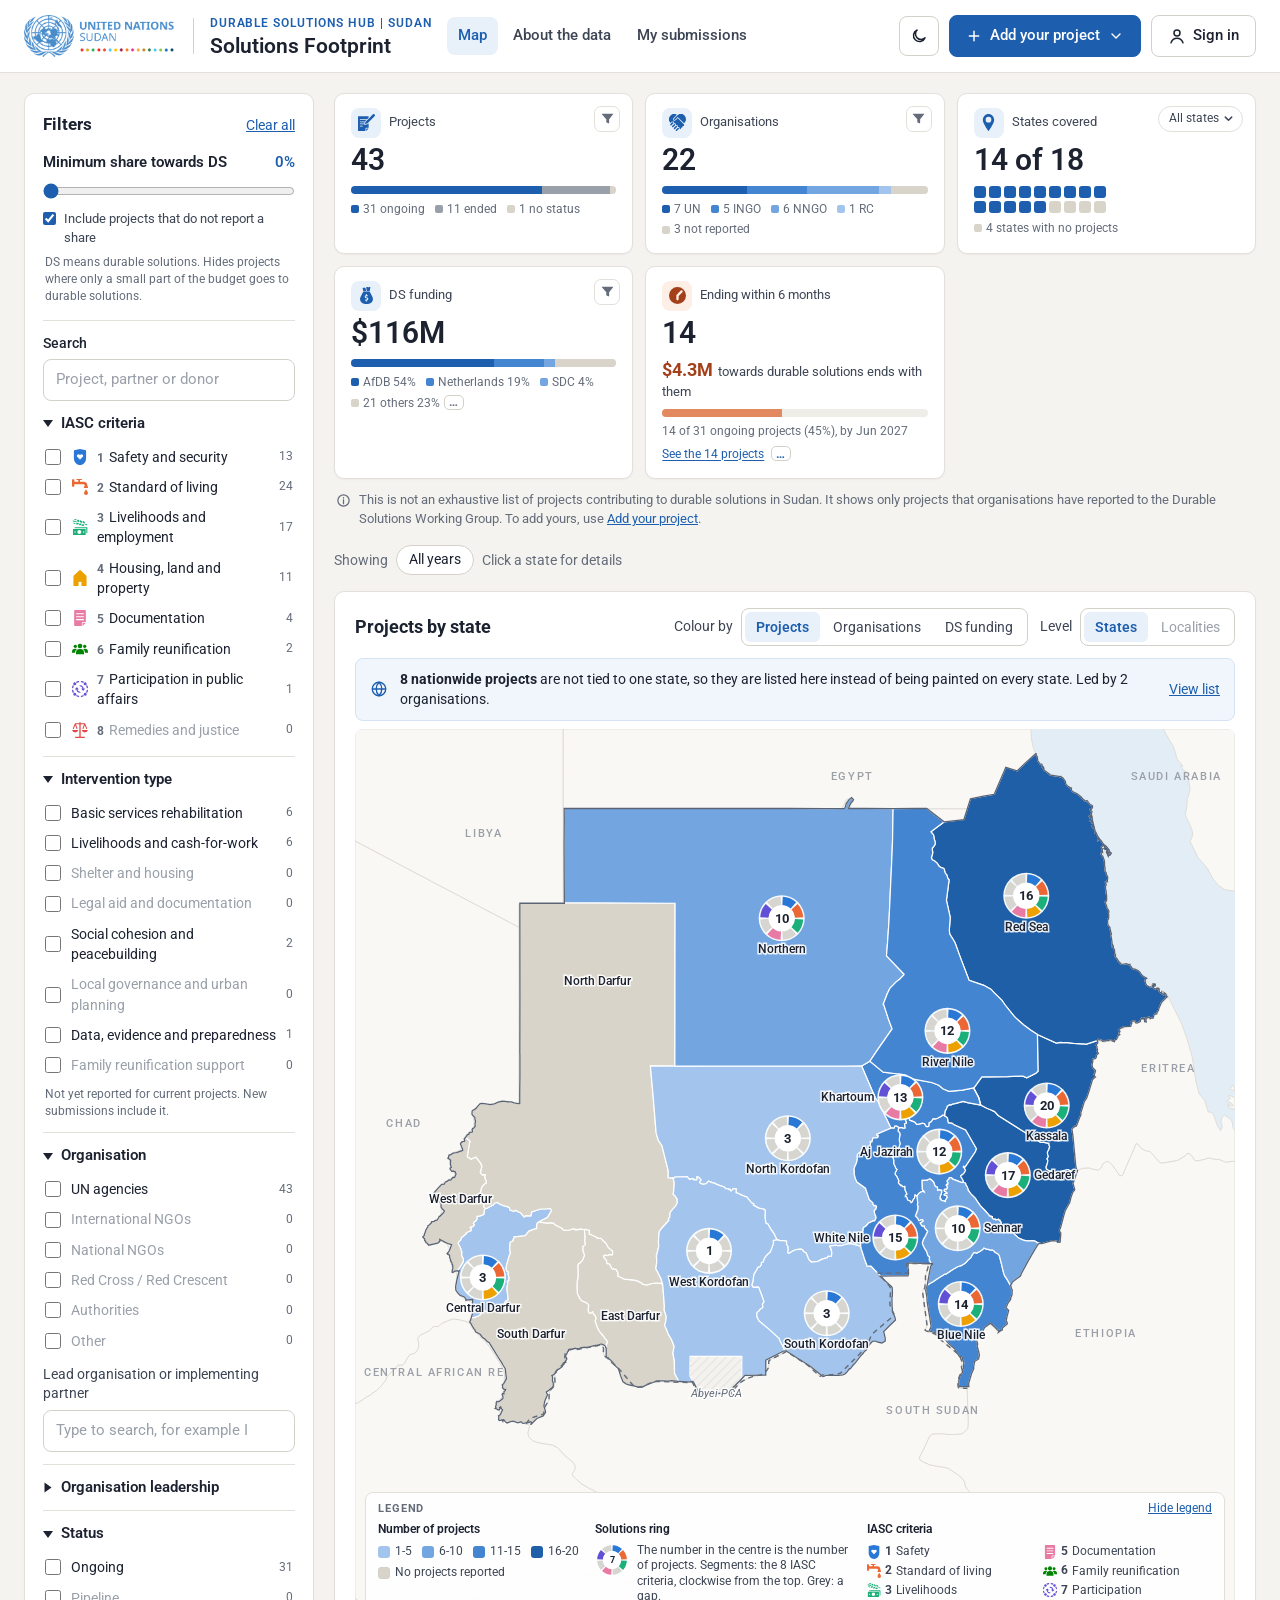
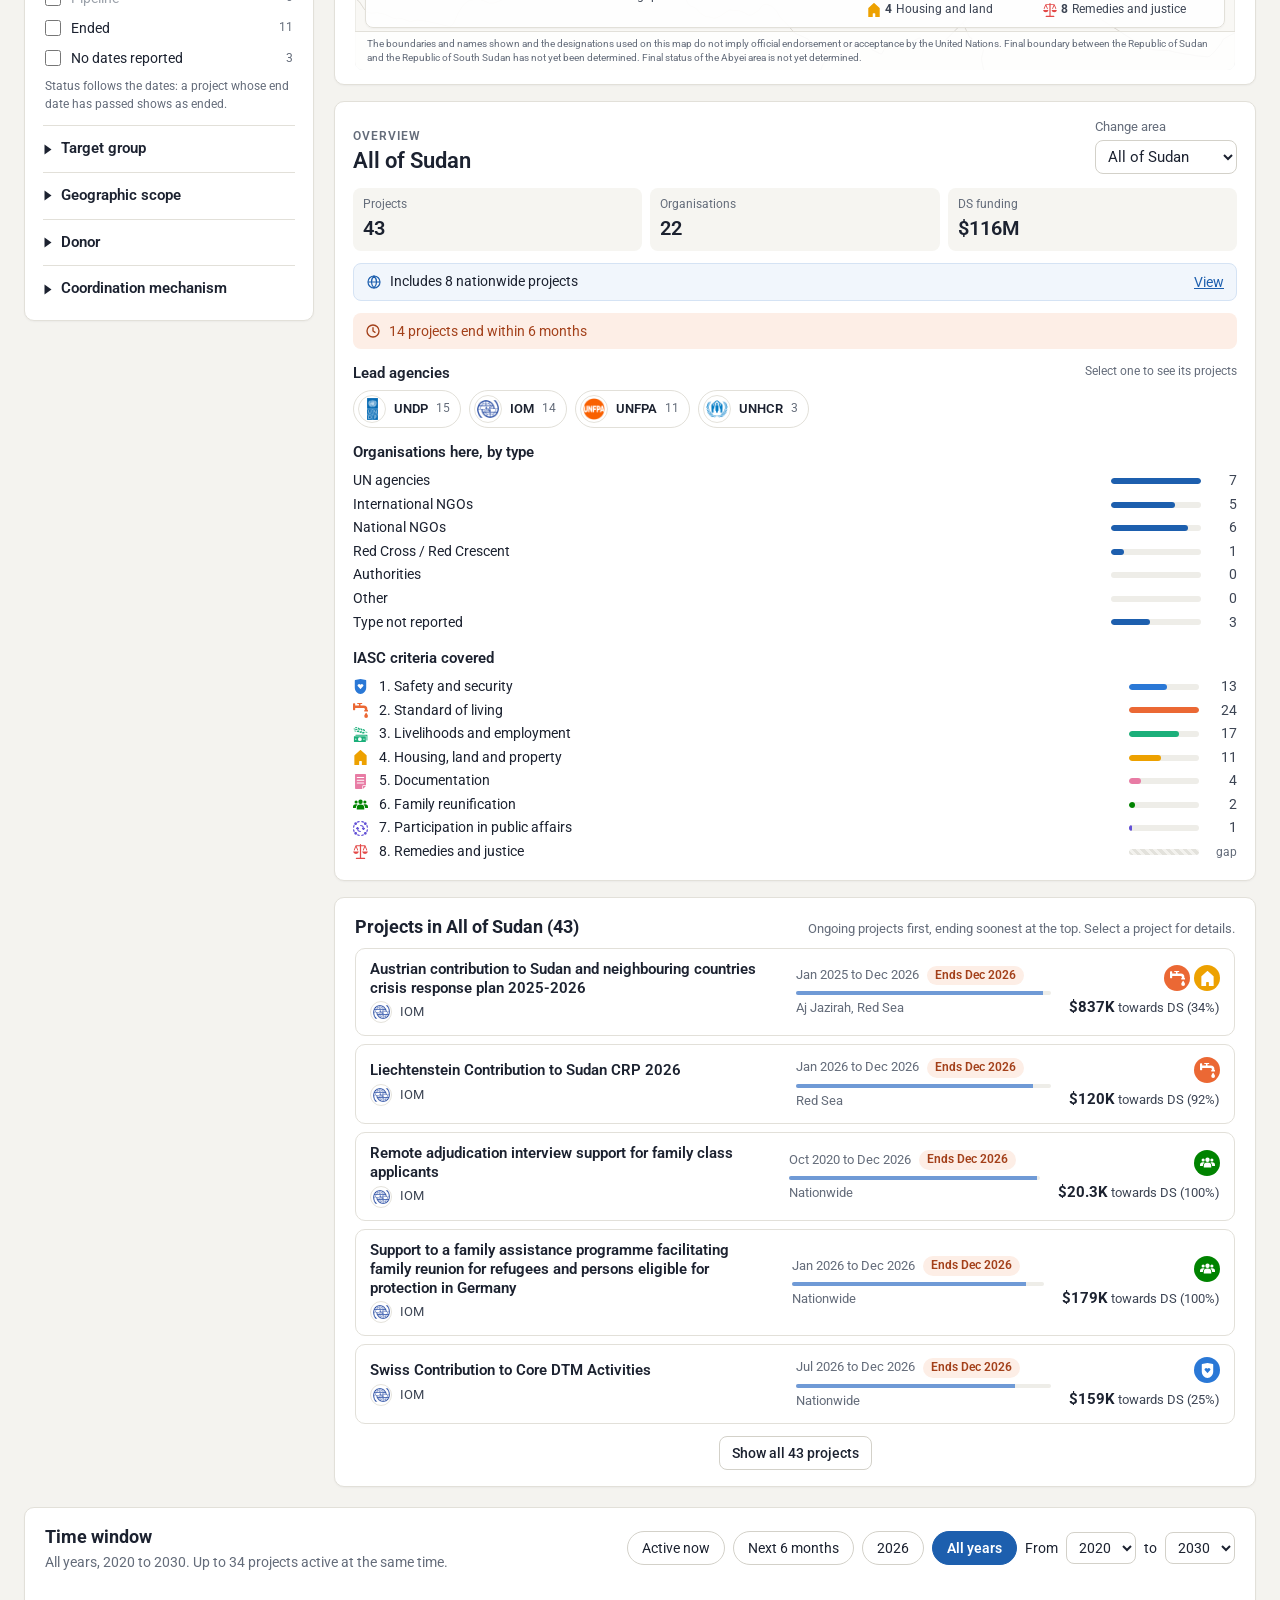
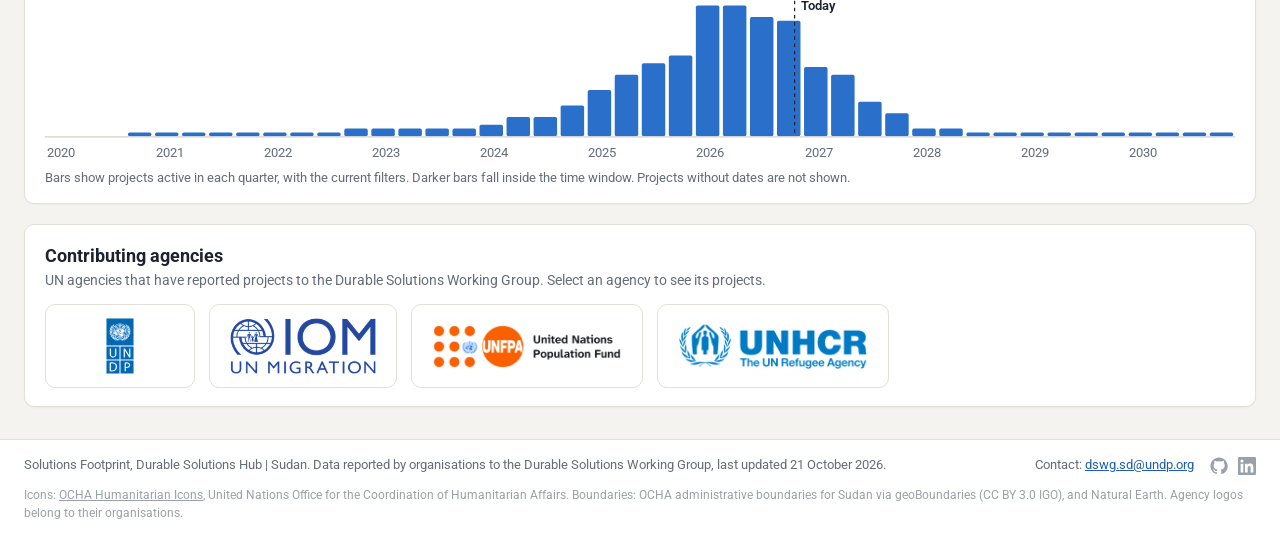
==== sudan/mapping/index.html @ cd61dfd5 "Turn off printing on all pages" ====
<!doctype html>
<html lang="en">
<head>
  <meta charset="utf-8">
  <meta name="viewport" content="width=device-width, initial-scale=1">
  <title>Solutions Footprint | Durable Solutions Hub | Sudan</title>
  <meta name="description" content="A public map of projects that contribute to durable solutions in Sudan, against the eight IASC criteria, reported to the Durable Solutions Working Group.">
  <script>try{var t=localStorage.getItem("sf-theme")}catch(e){}document.documentElement.dataset.theme=t||(matchMedia("(prefers-color-scheme: dark)").matches?"dark":"light");</script>
  <link rel="preconnect" href="https://fonts.googleapis.com">
  <link rel="preconnect" href="https://fonts.gstatic.com" crossorigin>
  <link href="https://fonts.googleapis.com/css2?family=Roboto:wght@400;500;700&display=swap" rel="stylesheet">
  <link rel="stylesheet" href="assets/css/style.css?v=20261024c">
  <link rel="icon" href="assets/img/favicon.svg" type="image/svg+xml">
</head>
<body>
  <header id="site-header"></header>

  <main class="page" id="main">
    <!-- Filters -->
    <aside class="card filters" aria-label="Filters">
      <div class="filters-head">
        <h2>Filters</h2>
        <button type="button" class="link-btn" id="clear-all">Clear all</button>
      </div>
      <div class="filter-block">
        <div class="share-row"><label for="f-share">Minimum share towards DS</label><output id="f-share-out" for="f-share">0%</output></div>
        <input type="range" id="f-share" min="0" max="100" step="5" value="0" aria-describedby="f-share-note">
        <label class="check-line"><input type="checkbox" id="f-share-unreported" checked> Include projects that do not report a share</label>
        <p class="group-note" id="f-share-note">DS means durable solutions. Hides projects where only a small part of the budget goes to durable solutions.</p>
      </div>
      <label class="field-label" for="f-search">Search</label>
      <input class="input" id="f-search" type="search" placeholder="Project, partner or donor" autocomplete="off">
      <div id="filter-groups"></div>
    </aside>

    <div class="content">
      <section class="kpis" id="kpis" aria-label="Summary figures"></section>
      <p class="note-line" id="not-exhaustive"></p>

      <div class="showing-row">
        <div class="showing" id="showing" aria-live="polite"></div>
      </div>

      <div class="map-row">
        <div class="map-col">
        <section class="card map-card" aria-labelledby="map-title">
          <div class="map-toolbar">
            <h2 id="map-title">Projects by state</h2>
            <div class="tool">
              <span class="toolbar-label" id="colour-label">Colour by</span>
              <div class="seg" role="group" aria-labelledby="colour-label" id="colour-by">
                <button type="button" data-v="projects" aria-pressed="true">Projects</button>
                <button type="button" data-v="orgs" aria-pressed="false">Organisations</button>
                <button type="button" data-v="funding" aria-pressed="false">DS funding</button>
              </div>
            </div>
            <div class="tool">
              <span class="toolbar-label" id="level-label">Level</span>
              <div class="seg" role="group" aria-labelledby="level-label">
                <button type="button" aria-pressed="true">States</button>
                <button type="button" disabled title="Available once projects report their localities">Localities</button>
              </div>
            </div>
          </div>

          <div class="nationwide-band" id="nationwide-band"></div>

          <div class="map-wrap" id="map-wrap">
            <button type="button" class="btn btn-sm map-back" id="map-back" hidden></button>
            <svg class="map-svg" id="map" role="group" aria-label="Map of Sudan by state"></svg>
            <div class="map-tip" id="map-tip" hidden></div>
            <div class="map-legend" id="map-legend">
              <div class="legend-top">
                <span class="legend-head">Legend</span>
                <button type="button" class="link-btn" id="legend-toggle" aria-expanded="true" aria-controls="legend-body">Hide legend</button>
              </div>
              <div id="legend-body">
                <div class="legend-row">
                  <span class="legend-title" id="legend-title">Number of projects</span>
                  <span class="legend-bins" id="legend-bins"></span>
                </div>
                <div class="legend-row">
                  <span class="legend-title">Solutions ring</span>
                  <span class="legend-ring">
                    <svg viewBox="-24 -24 48 48" width="34" height="34" id="ring-sample" class="ring-svg" aria-hidden="true"></svg>
                    <span>The number in the centre is the number of projects. Segments: the 8 IASC criteria, clockwise from the top. Grey: a gap.</span>
                  </span>
                </div>
                <div class="legend-row">
                  <span class="legend-title">IASC criteria</span>
                  <span class="crit-keys" id="crit-keys"></span>
                </div>
              </div>
            </div>
            <div class="map-disclaimer" id="map-disclaimer">The boundaries and names shown and the designations used on this map do not imply official endorsement or acceptance by the United Nations. Final boundary between the Republic of Sudan and the Republic of South Sudan has not yet been determined. Final status of the Abyei area is not yet determined.</div>
          </div>

        </section>

        </div>

        <aside class="card state-panel" id="state-panel" aria-live="polite" aria-label="Selected area"></aside>
      </div>

      <section class="card list-card" aria-labelledby="list-title">
        <div class="list-head"><h2 id="list-title">Projects</h2><small>Ongoing projects first, ending soonest at the top. Select a project for details.</small></div>
        <div id="proj-list"></div>
      </section>

    </div>

    <section class="card time-card full-row" aria-labelledby="time-title">
      <div class="time-head">
        <div>
          <h2 id="time-title">Time window</h2>
          <p id="time-sub"></p>
        </div>
        <div class="time-controls" role="group" aria-label="Time window">
          <button type="button" class="pill" data-t="now" aria-pressed="false">Active now</button>
          <button type="button" class="pill" data-t="next6" aria-pressed="false">Next 6 months</button>
          <button type="button" class="pill" data-t="year" aria-pressed="false" id="t-year"></button>
          <button type="button" class="pill" data-t="all" aria-pressed="true">All years</button>
          <label for="t-from">From</label>
          <select id="t-from"></select>
          <label for="t-to">to</label>
          <select id="t-to"></select>
          <button type="button" class="link-btn clear-link" id="t-clear" hidden>Clear all</button>
        </div>
      </div>
      <svg class="time-chart" id="time-chart" role="img" aria-label="Projects active in each quarter"></svg>
      <p class="time-note">Bars show projects active in each quarter, with the current filters. Darker bars fall inside the time window. Projects without dates are not shown.</p>
    </section>

    <section class="card agencies-card full-row" aria-labelledby="agencies-title">
      <div class="agencies-head">
        <div>
          <h2 id="agencies-title">Contributing agencies</h2>
          <p>UN agencies that have reported projects to the Durable Solutions Working Group. Select an agency to see its projects.</p>
        </div>
      </div>
      <div class="logo-strip" id="logo-strip"></div>
    </section>
  </main>

  <dialog class="modal" id="detail" aria-labelledby="detail-title"></dialog>
  <dialog class="modal" id="agency" aria-labelledby="agency-title"></dialog>
  <dialog class="modal modal-donors" id="donors" aria-labelledby="donors-title"></dialog>

  <footer id="site-footer"></footer>

  <script src="assets/js/common.js?v=20261024c"></script>
  <script src="assets/js/icons.js?v=20261024c"></script>
  <script src="assets/js/render.js?v=20261024c"></script>
  <script src="assets/js/app.js?v=20261024c"></script>
</body>
</html>
---- sudan/mapping/assets/css/style.css ----
/* Solutions Footprint | Durable Solutions Hub | Sudan */
:root {
  color-scheme: light;
  --bg: #f4f3ef;
  --panel: #ffffff;
  --panel-2: #f6f5f1;
  --track: #eeede8;
  --ink: #1c2230;
  --ink-2: #3d4554;
  --muted: #646c7a;
  --faint: #9aa0a9;
  --line: #e2e0d9;
  --line-2: #d3d1c9;
  --brand: #1d5fae;
  --brand-dark: #164b8b;
  --brand-tint: #e8f0fa;
  --brand-tint-2: #f1f6fc;
  --brand-line: #d5e3f4;
  --on-brand: #ffffff;
  --warn-bg: #fdeee6;
  --warn-ink: #a3401a;
  --pipe-bg: #f1ecfb;
  --pipe-ink: #5541b5;
  --err: #b3261e;
  --err-bg: #fdf1f0;
  --err-line: #f0c1bd;
  --gap: #d6d5cf;
  --hatch-a: #e3e2dc;
  --hatch-b: #f3f2ee;
  --input-bg: #ffffff;
  --shadow: 0 1px 2px rgba(20, 30, 50, 0.04);
  --shadow-lg: 0 20px 60px rgba(10, 20, 40, 0.28);
  /* map */
  --map-water: #e3edf5;
  --map-land: #f9f8f5;
  --map-land-stroke: #dddad2;
  --map-country-label: #9a9fa8;
  --map-none: #d8d4ca;
  --map-stroke: #ffffff;
  --map-outline: #5b6474;
  --map-label: #1c2230;
  --map-halo: rgba(255, 255, 255, 0.88);
  --map-select: #000000;
  --ring-bg: #ffffff;
  --chip-bg: #ffffff;
  --radius: 10px;
  --font: "Roboto", system-ui, -apple-system, "Segoe UI", Roboto, Arial, sans-serif;
}
:root[data-theme="dark"] {
  color-scheme: dark;
  --bg: #12161d;
  --panel: #1b2029;
  --panel-2: #232934;
  --track: #2c3340;
  --ink: #e8ebf0;
  --ink-2: #c3c9d3;
  --muted: #98a0ad;
  --faint: #6c7480;
  --line: #2d3440;
  --line-2: #3a4250;
  --brand: #6ea6ec;
  --brand-dark: #8db9f1;
  --brand-tint: #1f3150;
  --brand-tint-2: #1a2638;
  --brand-line: #2a4166;
  --on-brand: #0d1522;
  --warn-bg: #3a2418;
  --warn-ink: #f2a77f;
  --pipe-bg: #2a2546;
  --pipe-ink: #b7a9f5;
  --err: #ff8a80;
  --err-bg: #3a1f1f;
  --err-line: #6b2f2b;
  --gap: #4a505b;
  --hatch-a: #39404c;
  --hatch-b: #262c36;
  --input-bg: #161b23;
  --shadow: 0 1px 2px rgba(0, 0, 0, 0.3);
  --shadow-lg: 0 20px 60px rgba(0, 0, 0, 0.6);
  --map-water: #121c28;
  --map-land: #161a21;
  --map-land-stroke: #262c35;
  --map-country-label: #6c7480;
  --map-none: #3d434e;
  --map-stroke: #12161d;
  --map-outline: #9aa0a9;
  --map-label: #e8ebf0;
  --map-halo: rgba(18, 22, 29, 0.9);
  --map-select: #ffffff;
  --ring-bg: #1b2029;
  --chip-bg: #ffffff;
}

* { box-sizing: border-box; }
html { -webkit-text-size-adjust: 100%; }
body { margin: 0; background: var(--bg); color: var(--ink); font: 15px/1.45 var(--font); }
a { color: var(--brand); }
a:hover { color: var(--brand-dark); }
button, input, select, textarea { font: inherit; color: inherit; }
:focus-visible { outline: 2px solid var(--brand); outline-offset: 2px; }
.sr-only { position: absolute; width: 1px; height: 1px; overflow: hidden; clip: rect(0 0 0 0); white-space: nowrap; }
[hidden] { display: none !important; }
svg.ico { width: 1em; height: 1em; display: inline-block; vertical-align: -0.15em; flex: none; }

/* ---------- Header ---------- */
.site-header { background: var(--panel); border-bottom: 1px solid var(--line); }
.header-inner { max-width: 1480px; margin: 0 auto; padding: 12px 24px; display: flex; align-items: center; gap: 16px; flex-wrap: wrap; }
.brand { display: flex; align-items: center; gap: 16px; text-decoration: none; color: inherit; }
.brand-logo { height: 42px; width: auto; display: block; border-radius: 4px; }
:root[data-theme="dark"] .brand-logo { background: #fff; padding: 3px 6px; }
.brand-divider { width: 1px; height: 36px; background: var(--line-2); }
.brand-kicker { font-size: 12px; letter-spacing: 0.08em; font-weight: 600; color: var(--brand); text-transform: uppercase; }
.brand-title { font-size: 21px; font-weight: 600; line-height: 1.15; }
.main-nav { display: flex; gap: 4px; }
.main-nav a { padding: 8px 11px; border-radius: 8px; text-decoration: none; color: var(--ink-2); font-weight: 500; }
.main-nav a:hover { background: var(--bg); color: var(--ink); }
.main-nav a[aria-current="page"] { background: var(--brand-tint); color: var(--brand); }
.header-actions { margin-left: auto; display: flex; gap: 10px; align-items: center; }

.btn {
  display: inline-flex; align-items: center; gap: 8px; padding: 9px 16px; border-radius: 8px;
  border: 1px solid var(--line-2); background: var(--panel); color: var(--ink); font-weight: 500;
  cursor: pointer; text-decoration: none; white-space: nowrap;
}
.btn:hover { border-color: var(--muted); color: var(--ink); }
.btn-primary { background: var(--brand); border-color: var(--brand); color: var(--on-brand); }
.btn-primary:hover { background: var(--brand-dark); border-color: var(--brand-dark); color: var(--on-brand); }
.btn svg { width: 16px; height: 16px; flex: none; }
.btn-sm { padding: 6px 12px; font-size: 14px; }
.icon-toggle { width: 40px; height: 40px; padding: 0; justify-content: center; }
.icon-toggle svg { width: 18px; height: 18px; }
.link-btn { background: none; border: 0; padding: 0; color: var(--brand); text-decoration: underline; cursor: pointer; font-size: 14px; }

.dropdown { position: relative; }
.dropdown-menu {
  position: absolute; right: 0; top: calc(100% + 6px); z-index: 40; background: var(--panel);
  border: 1px solid var(--line); border-radius: 10px; box-shadow: 0 12px 32px rgba(20, 30, 50, 0.18);
  padding: 6px; width: 300px;
}
.menu-item {
  display: grid; grid-template-columns: 34px 1fr; gap: 10px; align-items: start; width: 100%; text-align: left;
  padding: 10px; border: 0; background: none; border-radius: 8px; cursor: pointer; text-decoration: none; color: var(--ink);
}
.menu-item:hover, .menu-item:focus-visible { background: var(--bg); color: var(--ink); }
.menu-item .mi-ico { width: 34px; height: 34px; border-radius: 8px; background: var(--brand-tint); color: var(--brand); display: grid; place-items: center; }
.menu-item .mi-ico svg { width: 18px; height: 18px; }
.menu-item b { display: block; font-weight: 600; font-size: 14.5px; }
.menu-item small { display: block; color: var(--muted); font-size: 12.5px; line-height: 1.35; margin-top: 2px; }

/* ---------- Layout ---------- */
.page { max-width: 1480px; margin: 0 auto; padding: 20px 24px 32px; display: grid; grid-template-columns: 290px minmax(0, 1fr); gap: 20px; align-items: start; }
.content { display: grid; gap: 16px; min-width: 0; }
.card { background: var(--panel); border: 1px solid var(--line); border-radius: var(--radius); box-shadow: var(--shadow); }

/* ---------- Filters ---------- */
.filters { padding: 18px 18px 8px; }
.filters-head { display: flex; justify-content: space-between; align-items: baseline; margin-bottom: 12px; }
.filters-head h2 { font-size: 17px; margin: 0; }
.field-label { display: block; font-size: 14px; font-weight: 500; margin: 0 0 6px; }
.input { width: 100%; padding: 9px 12px; border: 1px solid var(--line-2); border-radius: 8px; background: var(--input-bg); }
.input::placeholder { color: var(--faint); }
.filter-block { border-bottom: 1px solid var(--line); padding: 4px 0 14px; margin-bottom: 12px; }
.filter-group { border-top: 1px solid var(--line); padding: 12px 0; }
.filter-group:first-of-type { border-top: 0; }
.filter-group > summary { list-style: none; cursor: pointer; font-weight: 600; font-size: 15px; display: flex; align-items: center; gap: 8px; }
.filter-group > summary::-webkit-details-marker { display: none; }
.filter-group > summary::before {
  content: ""; width: 0; height: 0; border-left: 5px solid transparent; border-right: 5px solid transparent;
  border-top: 7px solid var(--ink); transform: rotate(-90deg); transition: transform 0.15s;
}
.filter-group[open] > summary::before { transform: rotate(0deg); }
.filter-group .options { margin-top: 8px; display: grid; gap: 2px; }
.opt { display: grid; grid-template-columns: 18px auto 1fr auto; align-items: center; gap: 8px; padding: 4px 2px; font-size: 14px; cursor: pointer; border-radius: 6px; }
.opt:hover { background: var(--bg); }
.opt input { margin: 0; width: 16px; height: 16px; accent-color: var(--brand); }
.opt .sw { width: 18px; height: 18px; display: grid; place-items: center; }
.opt .sw svg { width: 16px; height: 16px; }
.opt .cn { font-size: 11.5px; font-weight: 700; color: var(--muted); margin-right: 5px; }
.opt .num { font-size: 12px; color: var(--muted); font-variant-numeric: tabular-nums; }
.opt.no-sw { grid-template-columns: 18px 1fr auto; }
.opt.is-empty { color: var(--faint); }
.group-note { font-size: 12px; color: var(--muted); margin: 6px 2px 0; }
.share-row { display: flex; justify-content: space-between; align-items: baseline; gap: 10px; font-weight: 600; font-size: 14.5px; }
.share-row label { white-space: nowrap; }
.share-row output { color: var(--brand); font-variant-numeric: tabular-nums; }
input[type="range"] { width: 100%; accent-color: var(--brand); margin: 10px 0 4px; }
.check-line { display: flex; gap: 8px; align-items: flex-start; font-size: 13px; color: var(--ink-2); cursor: pointer; margin-top: 4px; }
.check-line input { margin: 2px 0 0; accent-color: var(--brand); }

/* ---------- KPIs ---------- */
.kpis { display: grid; grid-template-columns: repeat(5, minmax(0, 1fr)); gap: 12px; }
.kpi { padding: 14px 16px; min-width: 0; overflow: hidden; }
.kpi-label { font-size: 13px; color: var(--ink-2); display: flex; align-items: center; gap: 8px; }
.kpi-ico { width: 30px; height: 30px; border-radius: 8px; display: grid; place-items: center; background: var(--brand-tint); color: var(--brand); flex: none; }
.kpi-ico svg { width: 17px; height: 17px; }
.kpi-ico.warn { background: var(--warn-bg); color: var(--warn-ink); }
.kpi-value { font-size: 30px; font-weight: 600; line-height: 1.2; margin: 4px 0 2px; font-variant-numeric: tabular-nums; }
.kpi-sub { font-size: 12.5px; color: var(--muted); }
.note-line { display: flex; gap: 8px; align-items: flex-start; font-size: 13px; color: var(--muted); margin: -4px 2px 0; }
.note-line svg { width: 15px; height: 15px; flex: none; margin-top: 2px; }

.showing-row { display: flex; flex-wrap: wrap; justify-content: space-between; align-items: center; gap: 10px; }
.showing { display: flex; flex-wrap: wrap; align-items: center; gap: 8px; font-size: 14px; color: var(--muted); }
.tag { display: inline-flex; align-items: center; gap: 6px; padding: 4px 6px 4px 12px; border-radius: 999px; border: 1px solid var(--line-2); background: var(--panel); color: var(--ink); font-size: 13.5px; }
.tag button { border: 0; background: none; cursor: pointer; width: 22px; height: 22px; border-radius: 50%; display: inline-grid; place-items: center; color: var(--muted); font-size: 16px; line-height: 1; }
.tag button:hover { background: var(--bg); color: var(--ink); }

/* ---------- Map + state panel ---------- */
.map-row { display: grid; grid-template-columns: minmax(0, 1fr) 330px; gap: 16px; align-items: start; }
.map-card { padding: 16px 20px 14px; min-width: 0; }
.map-toolbar { display: flex; align-items: center; gap: 12px; flex-wrap: wrap; margin-bottom: 12px; }
.map-toolbar h2 { font-size: 18px; margin: 0 auto 0 0; white-space: nowrap; }
.tool { display: inline-flex; align-items: center; gap: 8px; }
.toolbar-label { font-size: 13.5px; color: var(--ink-2); }
.seg { display: inline-flex; border: 1px solid var(--line-2); border-radius: 8px; padding: 3px; gap: 2px; background: var(--input-bg); }
.seg button { border: 0; background: none; padding: 5px 11px; border-radius: 6px; cursor: pointer; font-size: 14px; color: var(--ink-2); }
.seg button[aria-pressed="true"] { background: var(--brand-tint); color: var(--brand); font-weight: 600; }
.seg button:disabled { color: var(--faint); cursor: not-allowed; }

.nationwide-band { display: flex; gap: 12px; align-items: center; padding: 10px 14px; border-radius: 8px; background: var(--brand-tint-2); border: 1px solid var(--brand-line); font-size: 14px; margin-bottom: 8px; }
.nationwide-band > svg { width: 18px; height: 18px; flex: none; color: var(--brand); }
.nationwide-band .grow { flex: 1; }

.map-wrap { position: relative; border-radius: 8px; overflow: hidden; }
.map-svg { width: 100%; height: auto; display: block; }
.map-svg .water { fill: var(--map-water); }
.map-svg .land { fill: var(--map-land); stroke: var(--map-land-stroke); stroke-width: 0.8; }
.map-svg .country-lbl { font-size: 11px; letter-spacing: 0.14em; fill: var(--map-country-label); font-weight: 500; pointer-events: none; }
.map-svg .border-undetermined { fill: none; stroke: var(--muted); stroke-width: 1.4; stroke-dasharray: 5 4; pointer-events: none; }
.map-svg .state { stroke: var(--map-stroke); stroke-width: 1.2; cursor: pointer; transition: fill 0.2s, opacity 0.3s; vector-effect: non-scaling-stroke; }
.map-svg .state:focus-visible { outline: none; }
.map-svg .state.is-dim { opacity: 0.35; }
.map-svg .sudan-outline { fill: none; stroke: var(--map-outline); stroke-width: 1.3; vector-effect: non-scaling-stroke; pointer-events: none; }
.map-svg .sel-outline { fill: none; stroke: var(--map-select); stroke-width: 2.6; stroke-linejoin: round; vector-effect: non-scaling-stroke; pointer-events: none; }
.map-svg .hover-outline { fill: none; stroke: var(--map-select); stroke-width: 1.6; stroke-linejoin: round; vector-effect: non-scaling-stroke; pointer-events: none; }
.map-svg .flash-outline { fill: none; stroke: #f59e0b; stroke-width: 3; vector-effect: non-scaling-stroke; pointer-events: none; }
.map-svg .abyei { fill: url(#hatch); stroke: var(--faint); stroke-dasharray: 3 2; stroke-width: 1; vector-effect: non-scaling-stroke; }
.map-svg .lbl { fill: var(--map-label); paint-order: stroke; stroke: var(--map-halo); stroke-width: 3px; pointer-events: none; font-weight: 500; }
.map-svg .lbl.is-dim { opacity: 0.45; }
.map-svg .lbl-abyei { font-style: italic; fill: var(--muted); font-weight: 400; }
.map-svg .ring { cursor: pointer; }
.map-svg .ring-num, .ring-svg .ring-num { font-size: 12.5px; font-weight: 700; fill: var(--map-label); pointer-events: none; }
.map-svg .agency-chip { cursor: pointer; }
.map-svg .agency-chip:hover .chip-bg, .map-svg .agency-chip:focus-visible .chip-bg { stroke: var(--brand); stroke-width: 2; }
.map-svg .agency-chip:focus-visible { outline: none; }
.map-svg .chip-bg { fill: var(--chip-bg); stroke: var(--line-2); stroke-width: 1; }
.map-svg .chip-badge { fill: var(--brand); }
.map-svg .chip-badge-t { fill: var(--on-brand); font-size: 10px; font-weight: 700; pointer-events: none; }
.map-svg .chip-text { font-size: 10px; font-weight: 700; fill: #1c2230; pointer-events: none; }
.map-svg .zoom-title { font-weight: 700; fill: var(--map-label); paint-order: stroke; stroke: var(--map-halo); stroke-width: 4px; text-anchor: middle; pointer-events: none; }
.map-svg .zoom-hint { fill: var(--muted); paint-order: stroke; stroke: var(--map-halo); stroke-width: 3px; text-anchor: middle; pointer-events: none; }
.map-back { position: absolute; top: 10px; left: 10px; z-index: 4; box-shadow: var(--shadow); }
.map-tip { position: absolute; pointer-events: none; background: #1c2230; color: #fff; padding: 8px 10px; border-radius: 6px; font-size: 13px; line-height: 1.4; z-index: 5; white-space: nowrap; transform: translate(-50%, calc(-100% - 12px)); }
.map-tip strong { display: block; font-size: 14px; }
.map-disclaimer {
  position: absolute; left: 0; right: 0; bottom: 0; z-index: 3;
  background: color-mix(in srgb, var(--panel) 85%, transparent); border-top: 1px solid var(--line);
  padding: 5px 12px; font-size: 10px; line-height: 1.4; color: var(--muted);
}
.map-disclaimer p { margin: 0 0 4px; }
.map-source { font-size: 12px; color: var(--muted); margin: 10px 0 0; }
.map-disclaimer p:last-child { margin: 0; }

.map-legend {
  position: absolute; left: 10px; right: 10px; bottom: 42px; z-index: 3;
  background: color-mix(in srgb, var(--panel) 92%, transparent); border: 1px solid var(--line); border-radius: 8px;
  padding: 7px 12px 9px; font-size: 12px; box-shadow: var(--shadow);
}
.legend-top { display: flex; justify-content: space-between; align-items: center; }
.legend-head { font-size: 11px; font-weight: 700; letter-spacing: 0.08em; text-transform: uppercase; color: var(--muted); }
.legend-top .link-btn { font-size: 12px; }
#legend-body { display: grid; grid-template-columns: auto minmax(0, 1fr) minmax(250px, 1.35fr); gap: 6px 16px; margin-top: 4px; align-items: start; }
#legend-body .legend-row { display: grid; gap: 4px; align-content: start; min-width: 0; }
#legend-body .legend-ring svg { flex: none; width: 34px; height: 34px; }
#legend-body .legend-ring { align-items: flex-start; font-size: 11.5px; line-height: 1.35; }
#legend-body .legend-title { min-width: 0; }
#legend-body .crit-keys { display: grid; grid-template-columns: minmax(0, 1fr) minmax(0, 1fr); grid-template-rows: repeat(4, auto); grid-auto-flow: column; gap: 2px 8px; font-size: 11.5px; }
#legend-body .crit-keys span { white-space: nowrap; }

.legend-row { display: flex; flex-wrap: wrap; align-items: center; gap: 4px 12px; }
.legend-title { font-weight: 600; font-size: 12px; min-width: 118px; }
.legend-bins { display: flex; flex-wrap: wrap; gap: 6px 14px; }
.legend-bins span { display: inline-flex; align-items: center; gap: 5px; color: var(--ink-2); }
.legend-bins i { width: 12px; height: 12px; border-radius: 3px; display: inline-block; }
.legend-ring { display: inline-flex; align-items: center; gap: 8px; color: var(--ink-2); flex: 1; min-width: 0; }
.crit-keys { display: flex; flex-wrap: wrap; gap: 3px 10px; color: var(--ink-2); flex: 1; min-width: 0; }
.crit-keys span { display: inline-flex; align-items: center; gap: 4px; white-space: nowrap; }
.crit-keys svg { width: 14px; height: 14px; }
.crit-keys b { font-weight: 700; font-size: 12px; }

/* state panel */
.state-panel { padding: 16px 18px; }
.sp-head { display: flex; justify-content: space-between; gap: 10px; align-items: flex-end; }
.sp-kicker { font-size: 12px; letter-spacing: 0.08em; font-weight: 600; color: var(--muted); text-transform: uppercase; }
.sp-name { font-size: 22px; font-weight: 600; margin: 2px 0 0; line-height: 1.2; }
.sp-select label { font-size: 12.5px; color: var(--muted); display: block; margin-bottom: 4px; }
.sp-select select { padding: 6px 8px; border: 1px solid var(--line-2); border-radius: 8px; background: var(--input-bg); max-width: 150px; }
.mini-kpis { display: grid; grid-template-columns: repeat(3, 1fr); gap: 8px; margin: 14px 0 12px; }
.mini { background: var(--panel-2); border-radius: 8px; padding: 8px 10px; }
.mini .l { font-size: 12px; color: var(--muted); }
.mini .v { font-size: 20px; font-weight: 600; font-variant-numeric: tabular-nums; }
.mini .v.small { font-size: 13px; font-weight: 500; color: var(--muted); padding-top: 6px; }
.alert-soon { display: flex; gap: 8px; align-items: center; background: var(--warn-bg); color: var(--warn-ink); padding: 8px 12px; border-radius: 8px; font-size: 14px; margin-bottom: 12px; }
.alert-soon svg { width: 16px; height: 16px; flex: none; }
.sp-section { margin: 14px 0 6px; font-weight: 600; font-size: 14.5px; display: flex; justify-content: space-between; gap: 10px; }
.sp-section small { font-weight: 400; color: var(--muted); font-size: 12px; text-align: right; }
.agency-row { display: flex; flex-wrap: wrap; gap: 8px; }
.agency-btn {
  display: inline-flex; align-items: center; gap: 8px; padding: 4px 10px 4px 4px; border: 1px solid var(--line);
  border-radius: 999px; background: var(--panel); cursor: pointer; font-size: 13px; color: var(--ink);
}
.agency-btn:hover { border-color: var(--brand); }
.agency-btn .lg { width: 28px; height: 28px; border-radius: 50%; background: #fff; display: grid; place-items: center; overflow: hidden; border: 1px solid #e5e3dc; }
.agency-btn .lg img { max-width: 22px; max-height: 22px; }
.agency-btn .lg span { font-size: 9px; font-weight: 700; color: #1c2230; }
.agency-btn b { font-weight: 600; }
.agency-btn em { font-style: normal; color: var(--muted); font-size: 12px; }
.bar-row { display: grid; grid-template-columns: 1fr 90px 28px; align-items: center; gap: 8px; font-size: 13.5px; padding: 2px 0; }
.bar-row.crit { grid-template-columns: 18px 1fr 70px 30px; }
.bar-row.crit svg { width: 15px; height: 15px; }
.bar-row .n { text-align: right; font-variant-numeric: tabular-nums; color: var(--ink-2); }
.bar { height: 6px; background: var(--track); border-radius: 3px; overflow: hidden; }
.bar > i { display: block; height: 100%; border-radius: 3px; }
.bar.is-gap { background: repeating-linear-gradient(45deg, var(--hatch-a) 0 3px, var(--hatch-b) 3px 6px); }
.gap-word { color: var(--muted); font-size: 12px; }

.proj-card { display: block; width: 100%; text-align: left; background: var(--panel); border: 1px solid var(--line); border-radius: 8px; padding: 10px 12px; margin-top: 8px; cursor: pointer; color: var(--ink); }
.proj-card:hover { border-color: var(--brand); }
.proj-card .t { font-weight: 600; font-size: 14px; line-height: 1.3; }
.proj-card .o { font-size: 13px; color: var(--ink-2); margin: 3px 0; }
.proj-card .d { font-size: 12.5px; color: var(--muted); display: flex; flex-wrap: wrap; gap: 6px; align-items: center; }
.proj-card .f { font-size: 12.5px; color: var(--muted); margin-top: 4px; }
.chip { display: inline-block; padding: 1px 8px; border-radius: 999px; font-size: 12px; font-weight: 600; background: var(--track); color: var(--ink-2); }
.chip.ongoing { background: var(--brand-tint); color: var(--brand); }
.chip.soon { background: var(--warn-bg); color: var(--warn-ink); }
.chip.pipeline { background: var(--pipe-bg); color: var(--pipe-ink); }
.chip.ended { background: var(--track); color: var(--muted); }
.progress { height: 4px; background: var(--track); border-radius: 2px; margin-top: 6px; overflow: hidden; }
.progress > i { display: block; height: 100%; background: #6f9ad6; }
.crit-dots { display: inline-flex; gap: 2px; vertical-align: middle; }
.crit-dots i { width: 9px; height: 9px; border-radius: 2px; display: inline-block; }
.panel-more { margin-top: 10px; }
.empty-note { color: var(--muted); font-size: 14px; padding: 6px 0; }

/* ---------- Time window ---------- */
.time-card { padding: 16px 20px; }
.time-head { display: flex; flex-wrap: wrap; justify-content: space-between; gap: 12px; align-items: center; }
.time-head h2 { font-size: 18px; margin: 0; }
.time-head p { margin: 2px 0 0; font-size: 13.5px; color: var(--muted); }
.time-controls { display: flex; flex-wrap: wrap; gap: 8px; align-items: center; font-size: 14px; }
.pill { border: 1px solid var(--line-2); background: var(--input-bg); padding: 6px 14px; border-radius: 999px; cursor: pointer; font-size: 14px; }
.pill[aria-pressed="true"] { background: var(--brand); border-color: var(--brand); color: var(--on-brand); font-weight: 600; }
.time-controls select { padding: 6px 8px; border: 1px solid var(--line-2); border-radius: 8px; background: var(--input-bg); }
.time-chart { width: 100%; height: auto; display: block; margin-top: 12px; }
.time-chart .axis { font-size: 11px; fill: var(--muted); }
.time-chart .bar-in { fill: #2a6fc9; }
.time-chart .bar-out { fill: #c8d8ee; }
:root[data-theme="dark"] .time-chart .bar-in { fill: #5a95e0; }
:root[data-theme="dark"] .time-chart .bar-out { fill: #2b3a52; }
.time-chart .today { stroke: var(--ink); }
.time-chart .today-t { fill: var(--ink); font-weight: 600; }
.time-note { font-size: 12.5px; color: var(--muted); margin: 6px 0 0; }

/* ---------- Contributing agencies ---------- */
.agencies-card { padding: 18px 20px; }
.agencies-head { display: flex; flex-wrap: wrap; justify-content: space-between; gap: 12px; align-items: flex-start; }
.agencies-head h2 { font-size: 18px; margin: 0; }
.agencies-head p { margin: 2px 0 0; font-size: 13.5px; color: var(--muted); }
.logo-strip { display: flex; flex-wrap: wrap; gap: 14px; margin-top: 14px; align-items: stretch; }
.logo-tile {
  display: grid; place-items: center; height: 84px; min-width: 150px; padding: 12px 20px; background: #fff;
  border: 1px solid var(--line); border-radius: 10px; cursor: pointer; transition: transform 0.15s, box-shadow 0.15s;
}
.logo-tile:hover { transform: translateY(-2px); box-shadow: 0 6px 16px rgba(20, 30, 50, 0.1); border-color: var(--brand); }
.logo-tile img { max-height: 56px; max-width: 190px; display: block; }
.logo-tile span { font-weight: 700; color: #1c2230; }
.logo-tile.is-add { background: var(--brand-tint-2); border: 1px dashed var(--brand-line); color: var(--brand); text-decoration: none; font-weight: 600; gap: 4px; text-align: center; font-size: 13.5px; }
.logo-tile.is-add svg { width: 22px; height: 22px; }

/* ---------- Dialogs ---------- */
dialog.modal { border: 0; border-radius: 14px; padding: 0; width: min(760px, calc(100vw - 24px)); max-height: calc(100vh - 32px); box-shadow: var(--shadow-lg); color: var(--ink); background: var(--panel); overflow: hidden; }
dialog.modal::backdrop { background: rgba(14, 20, 32, 0.55); }
.modal-scroll { max-height: calc(100vh - 32px); overflow: auto; }
.modal-close { position: absolute; top: 10px; right: 10px; z-index: 3; width: 36px; height: 36px; border-radius: 50%; border: 0; background: rgba(255, 255, 255, 0.92); color: #1c2230; font-size: 22px; line-height: 1; cursor: pointer; box-shadow: 0 2px 8px rgba(0, 0, 0, 0.15); }
.modal-close:hover { background: #fff; }
.hero { position: relative; height: 230px; background: var(--brand-tint-2); overflow: hidden; }
.hero img.photo { width: 100%; height: 100%; object-fit: cover; display: block; }
.hero .logo-hero { position: absolute; inset: 0; display: grid; place-items: center; background:
  radial-gradient(circle at 20% 20%, color-mix(in srgb, var(--brand) 12%, transparent), transparent 55%),
  radial-gradient(circle at 85% 80%, color-mix(in srgb, var(--brand) 10%, transparent), transparent 50%), var(--brand-tint-2); }
.hero .logo-card { background: #fff; border-radius: 14px; padding: 18px 28px; box-shadow: 0 8px 24px rgba(20, 30, 50, 0.12); }
.hero .logo-card img { max-height: 90px; max-width: 280px; display: block; }
.hero .logo-card span { font-size: 34px; font-weight: 700; color: #1c2230; }
.hero .nav { position: absolute; top: 50%; transform: translateY(-50%); width: 36px; height: 36px; border-radius: 50%; border: 0; background: rgba(255, 255, 255, 0.9); color: #1c2230; cursor: pointer; font-size: 20px; }
.hero .nav.prev { left: 10px; }
.hero .nav.next { right: 10px; }
.hero .dots { position: absolute; bottom: 10px; left: 0; right: 0; display: flex; justify-content: center; gap: 6px; }
.hero .dots i { width: 8px; height: 8px; border-radius: 50%; background: rgba(255, 255, 255, 0.6); }
.hero .dots i.on { background: #fff; }
.pop-body { padding: 18px 24px 8px; }
.pop-chips { display: flex; gap: 6px; flex-wrap: wrap; align-items: center; margin-bottom: 6px; }
.pop-title { font-size: 21px; line-height: 1.3; margin: 0 0 6px; }
.pop-org { display: flex; gap: 10px; align-items: center; font-size: 14px; color: var(--ink-2); margin-bottom: 14px; }
.pop-org .lg { width: 34px; height: 34px; border-radius: 50%; background: #fff; border: 1px solid #e5e3dc; display: grid; place-items: center; overflow: hidden; flex: none; }
.pop-org .lg img { max-width: 26px; max-height: 26px; }
.pop-org .lg span { font-size: 10px; font-weight: 700; color: #1c2230; }
.figs { display: grid; grid-template-columns: repeat(auto-fit, minmax(150px, 1fr)); gap: 10px; margin-bottom: 16px; }
.fig { background: var(--panel-2); border-radius: 10px; padding: 10px 12px; }
.fig .l { font-size: 12px; color: var(--muted); display: flex; gap: 6px; align-items: center; }
.fig .l svg { width: 14px; height: 14px; color: var(--brand); }
.fig .v { font-size: 19px; font-weight: 600; margin-top: 2px; font-variant-numeric: tabular-nums; }
.fig .s { font-size: 12px; color: var(--muted); }
.pop-section { font-size: 13px; font-weight: 700; letter-spacing: 0.06em; text-transform: uppercase; color: var(--muted); margin: 16px 0 8px; }
.crit-list { display: flex; flex-wrap: wrap; gap: 8px; }
.crit-pill { display: inline-flex; gap: 8px; align-items: center; border: 1px solid var(--line); border-radius: 999px; padding: 4px 12px 4px 6px; font-size: 13.5px; }
.crit-pill .ci { width: 26px; height: 26px; border-radius: 50%; display: grid; place-items: center; color: #fff; }
.crit-pill .ci svg { width: 15px; height: 15px; }
.where { display: grid; grid-template-columns: 170px 1fr; gap: 16px; align-items: center; }
.mini-map { width: 170px; height: auto; display: block; }
.mini-map path { stroke: var(--map-stroke); stroke-width: 1.5; fill: var(--map-none); }
.mini-map path.on { fill: var(--brand); }
.mini-map .bg { fill: var(--map-water); }
.where dl, .pop-dl { display: grid; grid-template-columns: 150px 1fr; gap: 6px 12px; margin: 0; font-size: 14px; }
.where dt, .pop-dl dt { color: var(--muted); }
.where dd, .pop-dl dd { margin: 0; }
.people-bars { display: grid; gap: 6px; }
.people-bars .pb { display: grid; grid-template-columns: 120px 1fr 80px; gap: 10px; align-items: center; font-size: 13.5px; }
.people-bars .pb .n { text-align: right; font-variant-numeric: tabular-nums; }
.pop-actions { display: flex; flex-wrap: wrap; gap: 10px; padding: 14px 24px; border-top: 1px solid var(--line); margin-top: 16px; }
.pop-actions .spacer { flex: 1; }
.pop-nudge { padding: 12px 24px 18px; font-size: 13.5px; color: var(--muted); background: var(--brand-tint-2); border-top: 1px solid var(--brand-line); }
.agency-modal-head { display: flex; gap: 16px; align-items: center; padding: 20px 60px 14px 24px; border-bottom: 1px solid var(--line); }
.agency-modal-head .logo-box { background: #fff; border: 1px solid #e5e3dc; border-radius: 10px; padding: 8px 12px; display: grid; place-items: center; min-width: 90px; height: 64px; }
.agency-modal-head .logo-box img { max-height: 46px; max-width: 160px; }
.agency-modal-head .logo-box span { font-weight: 700; color: #1c2230; }
.agency-modal-head h2 { margin: 0; font-size: 19px; }
.agency-modal-head p { margin: 2px 0 0; color: var(--muted); font-size: 14px; }
.agency-modal-body { padding: 8px 24px 20px; }
.toast { position: fixed; bottom: 20px; left: 50%; transform: translateX(-50%); background: #1c2230; color: #fff; padding: 10px 16px; border-radius: 8px; font-size: 14px; z-index: 100; box-shadow: var(--shadow-lg); }

/* ---------- Footer ---------- */
.site-footer { border-top: 1px solid var(--line); background: var(--panel); }
.footer-inner { max-width: 1480px; margin: 0 auto; padding: 16px 24px; display: flex; gap: 12px 16px; align-items: center; flex-wrap: wrap; font-size: 13px; color: var(--muted); }
.footer-inner .grow { flex: 1; min-width: 260px; }
.footer-credits { width: 100%; font-size: 12px; color: var(--faint); }
.footer-credits a { color: inherit; }
.social { display: inline-flex; gap: 10px; }
.social a { color: var(--faint); display: inline-flex; }
.social a:hover { color: var(--ink); }
.social svg { width: 18px; height: 18px; }

/* ---------- Form page ---------- */
.form-page { max-width: 1240px; margin: 0 auto; padding: 24px; display: grid; grid-template-columns: minmax(0, 1fr) 340px; gap: 24px; align-items: start; }
.form-page h1 { font-size: 28px; margin: 0 0 6px; }
.lede { color: var(--ink-2); margin: 0 0 18px; }
.multi-box { display: flex; gap: 14px; align-items: center; padding: 14px 18px; margin-bottom: 16px; background: var(--brand-tint-2); border: 1px solid var(--brand-line); border-radius: 10px; }
.multi-box > span:first-child { display: grid; place-items: center; flex: none; }
.multi-box > span:first-child svg { width: 30px; height: 30px; color: var(--brand); }
.multi-box .grow { flex: 1; font-size: 14px; color: var(--ink-2); }
.multi-box b { color: var(--ink); display: block; font-size: 15px; }
.correcting { display: inline-flex; gap: 8px; align-items: center; padding: 6px 12px; border-radius: 8px; background: var(--warn-bg); color: var(--warn-ink); font-size: 14px; font-weight: 600; margin-bottom: 14px; }
.form-section { padding: 20px 22px; margin-bottom: 16px; }
.form-section h2 { font-size: 18px; margin: 0 0 14px; }
.form-section h2 .n { color: var(--brand); }
.fgrid { display: grid; gap: 14px 16px; }
.fgrid.c2 { grid-template-columns: 1fr 1fr; }
.fgrid.c3 { grid-template-columns: repeat(3, 1fr); }
.fgrid.c6 { grid-template-columns: repeat(6, 1fr); }
.fld > label, .fld > .lbl { display: flex; align-items: center; gap: 4px; font-weight: 500; font-size: 14.5px; margin-bottom: 6px; white-space: nowrap; }
.fld .help { font-size: 12.5px; color: var(--muted); margin-top: 5px; }
.req { color: var(--warn-ink); }
textarea.input { min-height: 84px; resize: vertical; }
.readonly { background: var(--panel-2); border-color: var(--line); color: var(--ink-2); }
.affix { position: relative; }
.affix .input { padding-left: 28px; }
.affix.suffix .input { padding-left: 12px; padding-right: 30px; }
.affix > span { position: absolute; top: 50%; transform: translateY(-50%); color: var(--muted); font-weight: 500; pointer-events: none; }
.affix > span.pre { left: 12px; }
.affix > span.suf { right: 12px; }
.tip { position: relative; display: inline-flex; }
.tip-btn { width: 18px; height: 18px; border-radius: 50%; border: 1px solid var(--line-2); background: var(--panel); color: var(--brand); font-size: 11px; font-weight: 700; font-style: italic; font-family: Georgia, serif; cursor: help; display: grid; place-items: center; padding: 0; }
.tip-pop {
  position: absolute; left: 50%; bottom: calc(100% + 8px); transform: translateX(-50%); width: 320px; z-index: 20;
  background: #1c2230; color: #fff; border-radius: 8px; padding: 12px 14px; font-size: 13px; line-height: 1.5;
  font-weight: 400; white-space: normal; box-shadow: var(--shadow-lg); display: none;
}
.tip-pop b { display: block; margin-bottom: 4px; }
.tip:hover .tip-pop, .tip:focus-within .tip-pop { display: block; }
.choice-pills { display: flex; flex-wrap: wrap; gap: 8px; }
.choice-pills label { display: inline-flex; gap: 8px; align-items: center; border: 1px solid var(--line-2); border-radius: 999px; padding: 7px 14px; font-size: 14px; cursor: pointer; font-weight: 400; margin: 0; }
.choice-pills input { accent-color: var(--brand); margin: 0; }
.choice-pills label:has(input:checked) { border-color: var(--brand); background: var(--brand-tint); }
.state-grid { display: grid; grid-template-columns: repeat(3, 1fr); gap: 8px 16px; }
.state-grid label, .radio-row label, .loc-grid label, .check-col label { display: flex; gap: 8px; align-items: center; font-weight: 400; font-size: 14.5px; margin: 0; cursor: pointer; }
.state-grid input, .radio-row input, .loc-grid input, .check-col input { accent-color: var(--brand); margin: 0; }
.radio-row { display: flex; gap: 24px; flex-wrap: wrap; }
.check-col { display: grid; grid-template-columns: 1fr 1fr; gap: 8px 16px; }
.loc-group { border: 1px solid var(--line); border-radius: 8px; padding: 10px 12px; margin-top: 10px; }
.loc-group legend { font-weight: 600; font-size: 14px; padding: 0 6px; }
.loc-group .loc-tools { font-size: 12.5px; margin: 0 0 6px; }
.loc-grid { display: grid; grid-template-columns: repeat(3, 1fr); gap: 6px 14px; }
.loc-grid label { font-size: 13.5px; }
.is-disabled { opacity: 0.5; }
.crit-grid { display: grid; grid-template-columns: 1fr 1fr; gap: 10px; }
.crit-grid .crit-opt { display: grid; grid-template-columns: 18px 30px 1fr; gap: 10px; align-items: start; border: 1px solid var(--line); border-radius: 8px; padding: 10px 12px; cursor: pointer; font-weight: 400; margin: 0; }
.crit-opt:has(input:checked) { border-color: var(--brand); background: var(--brand-tint-2); }
.crit-opt input { margin: 6px 0 0; accent-color: var(--brand); }
.crit-opt .ci { width: 30px; height: 30px; border-radius: 50%; display: grid; place-items: center; color: #fff; }
.crit-opt .ci svg { width: 17px; height: 17px; }
.crit-opt b { font-weight: 500; display: block; }
.crit-opt small { color: var(--muted); font-size: 13px; }
.chips-input { display: flex; flex-wrap: wrap; gap: 6px; align-items: center; border: 1px solid var(--line-2); border-radius: 8px; padding: 6px 8px; background: var(--input-bg); }
.chips-input input { border: 0; outline: 0; flex: 1; min-width: 200px; padding: 4px; background: transparent; }
.chips-input .ch { display: inline-flex; gap: 6px; align-items: center; background: var(--brand-tint); color: var(--brand); border-radius: 999px; padding: 3px 4px 3px 10px; font-size: 13px; font-weight: 500; }
.chips-input .ch button { border: 0; background: none; color: inherit; cursor: pointer; font-size: 15px; line-height: 1; padding: 0 4px; }
.photo-drop { border: 1px dashed var(--line-2); border-radius: 10px; padding: 16px; display: flex; gap: 14px; align-items: center; flex-wrap: wrap; }
.photo-drop > svg { width: 30px; height: 30px; color: var(--brand); }
.photo-list { display: flex; gap: 12px; flex-wrap: wrap; margin-top: 12px; }
.photo-item { width: 150px; border: 1px solid var(--line); border-radius: 8px; overflow: hidden; font-size: 12px; background: var(--panel); }
.photo-item img { width: 150px; height: 100px; object-fit: cover; display: block; }
.photo-item div { padding: 6px 8px; display: flex; justify-content: space-between; gap: 6px; align-items: center; }
.photo-item span { overflow: hidden; text-overflow: ellipsis; white-space: nowrap; }
.consent { display: flex; gap: 10px; align-items: flex-start; margin-top: 14px; font-size: 14.5px; cursor: pointer; font-weight: 400; }
.consent input { margin-top: 3px; accent-color: var(--brand); }
.form-actions { display: flex; gap: 16px; align-items: center; margin: 8px 0 24px; flex-wrap: wrap; }
.form-actions .btn { padding: 11px 22px; font-size: 15.5px; }
.err { color: var(--err); font-size: 13px; margin-top: 5px; }
.has-err .input, .has-err .choice-pills label, .has-err .crit-opt, .has-err .chips-input { border-color: #d0443a; }
.error-summary { border: 1px solid var(--err-line); background: var(--err-bg); color: var(--err); border-radius: 8px; padding: 12px 16px; margin-bottom: 16px; font-size: 14px; }
.side-card { padding: 18px 20px; margin-bottom: 14px; }
.side-card h2 { font-size: 17px; margin: 0 0 12px; }
.steps { list-style: none; padding: 0; margin: 0; display: grid; gap: 12px; }
.steps li { display: grid; grid-template-columns: 28px 1fr; gap: 10px; font-size: 14px; color: var(--ink-2); }
.steps b { color: var(--ink); display: block; }
.steps .dot { width: 26px; height: 26px; border-radius: 50%; background: var(--brand-tint); color: var(--brand); display: grid; place-items: center; font-weight: 700; font-size: 13px; }
.sticky-side { position: sticky; top: 16px; }
.done-panel { padding: 22px; }
.done-panel h2 { margin: 0 0 8px; }
.done-panel textarea { width: 100%; min-height: 220px; font: 13px/1.5 ui-monospace, Menlo, Consolas, monospace; }
.attach-note { display: flex; gap: 10px; align-items: flex-start; background: var(--err-bg); color: var(--err); border: 1px solid var(--err-line); border-radius: 8px; padding: 10px 14px; font-size: 14.5px; margin: 10px 0; }
.attach-note svg { width: 22px; height: 22px; flex: none; }
.photo-note { display: flex; gap: 12px; align-items: flex-start; background: var(--brand-tint-2); border: 1px solid var(--brand-line); border-radius: 8px; padding: 12px 14px; font-size: 14px; color: var(--ink-2); margin-bottom: 14px; }
.photo-note svg { width: 26px; height: 26px; color: var(--brand); flex: none; }

/* ---------- About page ---------- */
.about { max-width: 920px; margin: 0 auto; padding: 24px; }
.about h1 { font-size: 28px; margin: 0 0 10px; }
.about .card { padding: 20px 24px; margin-bottom: 16px; }
.about h2 { font-size: 19px; margin: 0 0 10px; }
.about table { border-collapse: collapse; width: 100%; font-size: 14px; }
.about th, .about td { text-align: left; padding: 7px 10px; border-bottom: 1px solid var(--line); vertical-align: top; }
.about th { font-weight: 600; color: var(--ink-2); }
.about .ci { width: 26px; height: 26px; border-radius: 50%; display: inline-grid; place-items: center; color: #fff; vertical-align: middle; margin-right: 6px; }
.about .ci svg { width: 15px; height: 15px; }
.about ul { padding-left: 20px; margin: 6px 0; }
.about li { margin-bottom: 4px; }

/* ---------- Responsive (desktop first; phones must not break) ---------- */
@media (max-width: 1280px) {
  .kpis { grid-template-columns: repeat(3, minmax(0, 1fr)); }
  .map-row { grid-template-columns: 1fr; }
}
@media (max-width: 960px) {
  .page { grid-template-columns: 1fr; }
  .form-page { grid-template-columns: 1fr; }
  .sticky-side { position: static; }
}
@media (max-width: 760px) {
  .map-disclaimer { position: static; margin-top: 8px; border: 1px solid var(--line); border-radius: 6px; }
  .map-legend { position: static; width: auto; margin-top: 8px; box-shadow: none; }
  .where { grid-template-columns: 1fr; }
}
@media (max-width: 640px) {
  .header-inner, .page, .footer-inner, .form-page, .about { padding-left: 16px; padding-right: 16px; }
  .header-actions { margin-left: 0; width: 100%; }
  .brand-logo { height: 34px; }
  .brand-divider { display: none; }
  .kpis { grid-template-columns: repeat(2, minmax(0, 1fr)); }
  .fgrid.c2, .fgrid.c3, .crit-grid, .check-col { grid-template-columns: 1fr; }
  .fgrid.c6 { grid-template-columns: repeat(2, 1fr); }
  .state-grid, .loc-grid { grid-template-columns: 1fr 1fr; }
  .where dl, .pop-dl { grid-template-columns: 1fr; gap: 2px; }
  .where dd, .pop-dl dd { margin-bottom: 8px; }
  .hero { height: 170px; }
  .dropdown-menu { right: auto; left: 0; }
  .tip-pop { width: 260px; left: 0; transform: none; }
  .fld > label, .fld > .lbl { white-space: normal; flex-wrap: wrap; }
  .multi-box { flex-wrap: wrap; }
  .chips-input input { min-width: 0; }
}

/* ---------- Round 3: project list under the map, criteria icons, back button ---------- */
.map-col { display: grid; gap: 16px; min-width: 0; }
.list-card { padding: 16px 20px; }
.list-head { display: flex; justify-content: space-between; align-items: baseline; gap: 12px; flex-wrap: wrap; margin-bottom: 4px; }
.list-head h2 { font-size: 18px; margin: 0; }
.list-head small { color: var(--muted); font-size: 13px; }
.proj-row {
  display: grid; grid-template-columns: minmax(0, 1.6fr) minmax(0, 1fr) auto; gap: 6px 18px; align-items: center;
  width: 100%; text-align: left; background: var(--panel); border: 1px solid var(--line); border-radius: 10px;
  padding: 12px 14px; margin-top: 8px; cursor: pointer; color: var(--ink);
}
.proj-row:hover, .proj-row:focus-visible { border-color: var(--brand); }
.proj-row .t { font-weight: 600; font-size: 14.5px; line-height: 1.3; }
.proj-row .o { font-size: 13px; color: var(--ink-2); margin-top: 3px; display: flex; gap: 8px; align-items: center; }
.proj-row .o .lg { width: 22px; height: 22px; border-radius: 50%; background: #fff; border: 1px solid #e5e3dc; display: grid; place-items: center; overflow: hidden; flex: none; }
.proj-row .o .lg img { max-width: 17px; max-height: 17px; }
.proj-row .o .lg span { font-size: 7px; font-weight: 700; color: #1c2230; }
.proj-row .when { font-size: 13px; color: var(--muted); }
.proj-row .when .line { display: flex; gap: 8px; flex-wrap: wrap; align-items: center; }
.proj-row .right { text-align: right; display: grid; gap: 6px; justify-items: end; }
.proj-row .money { font-size: 13px; color: var(--ink-2); white-space: nowrap; }
.proj-row .money b { font-size: 15px; color: var(--ink); }
.crit-icons { display: inline-flex; gap: 4px; flex-wrap: wrap; }
.crit-icons .ci { width: 26px; height: 26px; border-radius: 50%; display: grid; place-items: center; color: #fff; }
.crit-icons .ci svg { width: 15px; height: 15px; }
.list-more { margin-top: 12px; text-align: center; }
.panel-note { display: flex; gap: 8px; align-items: center; justify-content: space-between; background: var(--brand-tint-2); border: 1px solid var(--brand-line); border-radius: 8px; padding: 8px 12px; font-size: 13.5px; margin-bottom: 12px; }
.panel-note span { display: inline-flex; gap: 8px; align-items: center; }
.panel-note svg { width: 16px; height: 16px; color: var(--brand); }
.modal-back { position: absolute; top: 10px; left: 10px; z-index: 3; height: 36px; padding: 0 14px 0 8px; border-radius: 18px; border: 0; background: rgba(255, 255, 255, 0.94); color: #1c2230; font-size: 14px; font-weight: 500; cursor: pointer; display: inline-flex; gap: 4px; align-items: center; box-shadow: 0 2px 8px rgba(0, 0, 0, 0.15); }
.modal-back svg { width: 18px; height: 18px; }
.modal-back:hover { background: #fff; }
.agency-modal-head.has-back { padding-top: 54px; }
@media (max-width: 900px) {
  .proj-row { grid-template-columns: 1fr; }
  .proj-row .right { justify-items: start; text-align: left; }
}

/* full-width rows below the filters and content */
.page > .full-row { grid-column: 1 / -1; }

/* summary card mini charts */
.kbar { display: flex; height: 8px; border-radius: 4px; overflow: hidden; margin: 8px 0 6px; background: var(--track); }
.kbar i { display: block; height: 100%; }
.kleg { display: flex; flex-wrap: wrap; gap: 2px 10px; font-size: 11.5px; color: var(--muted); }
.kleg b { display: inline-block; width: 8px; height: 8px; border-radius: 2px; margin-right: 4px; }
.kdots { display: grid; grid-template-columns: repeat(9, 12px); gap: 3px; margin: 8px 0 6px; }
.kdots button { width: 12px; height: 12px; border-radius: 3px; background: var(--brand); border: 0; padding: 0; cursor: pointer; }
.kdots button.off { background: var(--map-none); }
.kdots button:hover, .kdots button:focus-visible { outline: 2px solid var(--ink-2); outline-offset: 1px; }
.kdots button.on { outline: 2px solid #f2b705; outline-offset: 1px; }
.kmonths { display: flex; gap: 4px; align-items: flex-end; height: 40px; margin: 8px 0 0; }
.kmonths div { flex: 1; text-align: center; font-size: 10px; color: var(--muted); }
.kmonths i { display: block; background: #e2895f; border-radius: 2px; margin: 0 auto 2px; width: 100%; }
.ktop { font-size: 12.5px; color: var(--ink-2); margin-top: 8px; display: grid; grid-template-columns: minmax(0, 1fr); gap: 2px; }
.ktop div { display: flex; justify-content: space-between; gap: 8px; }
.ktop span { overflow: hidden; text-overflow: ellipsis; white-space: nowrap; min-width: 0; flex: 1; }
.ktop b { font-weight: 600; color: var(--ink); white-space: nowrap; }
.clear-link { font-size: 12.5px; margin-left: 6px; }
/* no browser focus frame on map shapes; keyboard focus shows the outline instead */
.map-svg .state:focus, .map-svg .ring:focus, .map-svg .agency-chip:focus, .map-svg:focus { outline: none; }

#legend-body .legend-bins { display: grid; grid-template-columns: repeat(4, auto); justify-content: start; gap: 4px 10px; }
#legend-body .legend-bins .none { grid-column: 1 / -1; }
#legend-body .legend-bins span { white-space: nowrap; }

/* when the map is narrow, the legend and disclaimer sit below the map instead of over it */
.map-wrap { container-type: inline-size; }
@container (max-width: 640px) {
  .map-legend { position: static; margin: 8px 0 0; box-shadow: none; }
  .map-disclaimer { position: static; margin-top: 8px; border: 1px solid var(--line); border-radius: 6px; }
  #legend-body { grid-template-columns: auto minmax(0, 1fr); }
  #legend-body .legend-row:last-child { grid-column: 1 / -1; }
}

/* ---------- preview, live card, my submissions ---------- */
.photo-ph { position: absolute; bottom: 10px; left: 50%; transform: translateX(-50%); background: rgba(255, 255, 255, 0.92); border-radius: 999px; padding: 4px 12px; font-size: 12px; color: #5b6474; white-space: nowrap; }
.logo-note { display: flex; gap: 8px; align-items: flex-start; background: var(--warn-bg); color: var(--warn-ink); border-radius: 8px; padding: 8px 12px; font-size: 13.5px; margin: -4px 0 14px; }
.flow { display: grid; grid-template-columns: repeat(3, 1fr); gap: 10px; margin-bottom: 16px; }
.flow > div { background: var(--panel); border: 1px solid var(--line); border-radius: 10px; padding: 12px 14px; display: flex; gap: 10px; align-items: flex-start; font-size: 13.5px; color: var(--ink-2); }
.flow > div.on { border-color: var(--brand); background: var(--brand-tint-2); }
.flow b { display: block; color: var(--ink); font-size: 14px; }
.flow .n { width: 28px; height: 28px; border-radius: 50%; background: var(--brand-tint); color: var(--brand); display: grid; place-items: center; font-weight: 700; flex: none; }
.flow > div.on .n { background: var(--brand); color: var(--on-brand); }
.pv-grid { display: grid; grid-template-columns: 1.05fr 1fr; gap: 16px; align-items: start; }
.pv-box { background: var(--panel); border: 1px solid var(--line); border-radius: 12px; overflow: hidden; }
.pv-box > h2 { font-size: 15px; margin: 0; padding: 12px 16px; border-bottom: 1px solid var(--line); display: flex; justify-content: space-between; align-items: center; gap: 10px; }
.pv-box > h2 small { font-weight: 400; color: var(--muted); font-size: 12.5px; }
.pv-box .hero { height: 190px; }
.tag-new { background: #e6f4ee; color: #17694a; border-radius: 999px; padding: 2px 10px; font-size: 12px; font-weight: 600; white-space: nowrap; }
.pmap { width: 100%; height: auto; display: block; }
.pmap .land { fill: var(--map-land); stroke: var(--map-land-stroke); }
.pmap .st { fill: var(--map-none); stroke: var(--map-stroke); }
.pmap .st.has { fill: #a3c4ec; }
.pmap .st.mine { fill: var(--brand); }
.pmap .sel { fill: none; stroke: var(--map-select); stroke-linejoin: round; }
.pmap text { font-weight: 700; fill: #1c2230; paint-order: stroke; stroke: #fff; }
.changes { padding: 12px 16px; display: grid; gap: 10px; }
.chg { border: 1px solid var(--line); border-radius: 10px; padding: 10px 12px; font-size: 14px; }
.chg .h { display: flex; justify-content: space-between; align-items: center; gap: 10px; font-weight: 600; flex-wrap: wrap; }
.chg .cnt { font-size: 13.5px; color: var(--ink-2); font-weight: 400; }
.chg .cnt b { color: var(--brand); font-size: 16px; }
.chg .fill { margin-top: 6px; font-size: 13px; color: #17694a; display: flex; gap: 6px; flex-wrap: wrap; align-items: center; }
.chg .fill .ci { width: 22px; height: 22px; border-radius: 50%; display: inline-grid; place-items: center; color: #fff; }
.chg .fill .ci svg { width: 13px; height: 13px; }
.private { margin-top: 16px; display: flex; gap: 10px; align-items: center; background: var(--panel); border: 1px solid var(--line); border-radius: 10px; padding: 12px 16px; font-size: 14px; color: var(--ink-2); }
.private svg { width: 22px; height: 22px; color: var(--brand); flex: none; }
.pv-actions { display: flex; gap: 12px; margin: 16px 0 24px; justify-content: flex-end; flex-wrap: wrap; }
.pv-actions .btn { padding: 11px 20px; font-size: 15px; }
.mini-card { border: 1px solid var(--line); border-radius: 10px; padding: 12px; background: var(--panel); }
.mini-card .mc-head { display: flex; gap: 10px; align-items: center; margin-bottom: 8px; font-size: 13px; color: var(--ink-2); }
.mini-card .mc-head b { color: var(--ink); }
.mini-card .lg { width: 38px; height: 38px; border-radius: 50%; border: 1px solid #e5e3dc; display: grid; place-items: center; background: #fff; overflow: hidden; flex: none; }
.mini-card .lg img { max-width: 28px; max-height: 28px; }
.mini-card .lg span { font-size: 9px; font-weight: 700; color: #1c2230; text-align: center; padding: 2px; }
.mini-card .mc-title { font-weight: 600; font-size: 14.5px; line-height: 1.3; }
.mini-card .mc-line { font-size: 12.5px; color: var(--muted); margin-top: 8px; display: flex; gap: 6px; align-items: center; flex-wrap: wrap; }
.mini-card .mc-line b { color: var(--ink); }
.mini-card .crit-icons .ci { width: 28px; height: 28px; }
.mini-card .crit-icons .ci svg { width: 16px; height: 16px; }
.live-tag { font-size: 12px; font-weight: 600; background: #e6f4ee; color: #17694a; border-radius: 999px; padding: 2px 10px; }
.mine-page { max-width: 1000px; margin: 0 auto; padding: 24px; }
.mine-page h1 { font-size: 28px; margin: 0 0 6px; }
.notice { display: flex; gap: 12px; align-items: flex-start; background: var(--warn-bg); color: var(--warn-ink); border-radius: 10px; padding: 12px 16px; font-size: 14px; margin: 0 0 18px; }
.notice svg { width: 22px; height: 22px; flex: none; }
.mine-item { display: grid; grid-template-columns: minmax(0, 1fr) 240px; gap: 16px; align-items: start; margin-bottom: 14px; padding: 14px; }
.mine-item .meta { display: grid; gap: 8px; font-size: 13.5px; color: var(--ink-2); }
.mine-item .meta .btn { justify-content: center; }
.st-badge { display: inline-block; padding: 3px 10px; border-radius: 999px; font-size: 12.5px; font-weight: 600; }
.st-badge.sent { background: var(--brand-tint); color: var(--brand); }
.st-badge.live { background: #e6f4ee; color: #17694a; }
@media (max-width: 900px) { .pv-grid, .flow, .mine-item { grid-template-columns: 1fr; } }

.form-page.previewing { grid-template-columns: 1fr; max-width: 1180px; }
.form-page.previewing > aside, .form-page.previewing #form-title, .form-page.previewing #form-lede, .form-page.previewing #correcting { display: none !important; }
.hero .logo-card span { font-size: 26px; display: block; max-width: 320px; text-align: center; line-height: 1.2; }
.pv-box .where dl, .pv-box .pop-dl { grid-template-columns: 130px minmax(0, 1fr); }

.ym { display: grid; grid-template-columns: 1.3fr 1fr; gap: 8px; }
.error-summary a { color: inherit; }
.krisk { font-size: 12.5px; color: var(--ink-2); margin-top: 6px; }
.krisk b { font-size: 18px; color: var(--warn-ink); margin-right: 2px; }
.pv-ref { display: inline-flex; gap: 8px; align-items: center; background: var(--brand-tint); color: var(--brand); border-radius: 8px; padding: 5px 12px; font-size: 14px; font-weight: 600; margin: 4px 0 10px; }
.pv-ref:empty { display: none; }
.mine-ref { font-size: 13px; color: var(--muted); }
.mine-ref b { color: var(--ink); }
.pub-note { background: #e6f4ee; color: #17694a; border-radius: 8px; padding: 8px 10px; font-size: 13px; }

/* ---------- direct sending: photos, logo, confirmation ---------- */
.help-line { font-size: 13.5px; color: var(--ink-2); margin: 4px 0 10px; line-height: 1.5; }
#photo-box { margin-bottom: 16px; }
#photo-box .photo-drop { cursor: pointer; background: var(--brand-tint-2); border-color: var(--brand-line); }
#photo-box .photo-drop:hover { border-color: var(--brand); }
#photo-ico2 svg { width: 30px; height: 30px; color: var(--brand); display: block; }
.photo-item .shrunk { color: #1a7a4c; font-weight: 500; white-space: normal; }
:root[data-theme="dark"] .photo-item .shrunk { color: #7fd6a6; }
.photo-item button { background: none; border: 0; padding: 0; color: var(--err); cursor: pointer; font: inherit; font-size: 12px; }
.photo-item div { flex-direction: column; align-items: flex-start; }
.logo-pick { display: flex; align-items: center; gap: 12px; flex-wrap: wrap; }
.logo-prev { width: 64px; height: 64px; border-radius: 10px; background: var(--brand-tint); color: var(--brand); font-weight: 700; display: grid; place-items: center; overflow: hidden; font-size: 13px; }
.logo-prev img { max-width: 100%; max-height: 100%; object-fit: contain; }
.hp { position: absolute; left: -9999px; width: 1px; height: 1px; overflow: hidden; }
.send-err { background: var(--err-bg); color: var(--err); border: 1px solid var(--err-line); border-radius: 8px; padding: 10px 14px; font-size: 14px; margin: 12px 0; }
.send-err .link-btn { color: inherit; text-decoration: underline; font-weight: 500; }
#ts-box:not(:empty) { margin: 14px 0 0; }
.sent-ok { width: 44px; height: 44px; border-radius: 50%; background: #e6f4ec; color: #1a7a4c; display: grid; place-items: center; margin-bottom: 10px; }
.sent-ok svg { width: 22px; height: 22px; }
.sent-facts { display: grid; grid-template-columns: repeat(auto-fit, minmax(150px, 1fr)); gap: 10px; margin: 14px 0; }
.sent-facts > div { background: var(--panel-2); border-radius: 8px; padding: 10px 12px; display: flex; flex-direction: column; gap: 4px; font-size: 13px; }
.sent-facts > div > span:first-child { color: var(--muted); }
.sent-facts b { font-size: 16px; }
.sent-facts .chip { align-self: flex-start; }

/* ---------- Add multiple projects ---------- */
.multi-page { max-width: 1180px; margin: 0 auto; padding: 24px; display: flex; flex-direction: column; gap: 18px; }
.multi-page h1 { font-size: 28px; margin: 0 0 6px; }
.multi-kicker { margin: 0; font-size: 13px; color: var(--muted); }
.multi-steps { display: grid; grid-template-columns: repeat(auto-fit, minmax(280px, 1fr)); gap: 16px; }
.multi-step { padding: 20px; display: flex; flex-direction: column; gap: 10px; align-items: flex-start; }
.multi-step p { margin: 0; font-size: 14px; color: var(--ink-2); line-height: 1.5; }
.step-n { font-size: 12px; font-weight: 700; letter-spacing: .04em; text-transform: uppercase; color: var(--brand); }
.xl-drop { cursor: pointer; width: 100%; box-sizing: border-box; background: var(--brand-tint-2); border-color: var(--brand-line); padding: 12px 14px; font-size: 14px; }
.xl-drop:hover { border-color: var(--brand); }
#xl-ico svg { width: 26px; height: 26px; color: var(--brand); display: block; }
.tbl-card { overflow: hidden; }
.rows-head { padding: 14px 18px; display: flex; flex-wrap: wrap; justify-content: space-between; align-items: center; gap: 10px; border-bottom: 1px solid var(--line); }
.rows-head h2 { margin: 0; font-size: 18px; }
.tbl-wrap { overflow-x: auto; }
.rows-tbl { width: 100%; border-collapse: collapse; font-size: 14px; min-width: 820px; }
.rows-tbl th { text-align: left; background: var(--panel-2); color: var(--muted); font-size: 13px; font-weight: 500; padding: 10px 12px; }
.rows-tbl td { padding: 11px 12px; border-top: 1px solid var(--line); vertical-align: top; }
.rows-tbl th:first-child, .rows-tbl td:first-child { padding-left: 18px; }
.rows-tbl tr.bad td { background: var(--err-bg); }
.pill-ok, .pill-bad { display: inline-block; border-radius: 999px; padding: 3px 10px; font-size: 13px; font-weight: 500; }
.pill-ok { background: #e6f4ec; color: #1a7a4c; }
.pill-bad { background: var(--err-bg); color: var(--err); }
:root[data-theme="dark"] .pill-ok { background: #183b2a; color: #7fd6a6; }
.row-bad { color: var(--err); font-size: 13px; }
.row-note { color: var(--warn-ink); }
.multi-note { padding: 18px 20px; font-size: 14px; color: var(--ink-2); }
.multi-note p { margin: 6px 0 0; line-height: 1.5; }
.multi-actions { display: flex; flex-wrap: wrap; gap: 12px; align-items: center; font-size: 13px; color: var(--muted); }
.sent-list { margin: 10px 0 14px; padding-left: 20px; line-height: 1.7; }
#logo-box { margin-bottom: 16px; }
/* donors with amounts */
.donor-rows { display: flex; flex-direction: column; gap: 8px; }
.donor-row { display: grid; grid-template-columns: minmax(0, 1fr) 200px 36px; gap: 8px; align-items: center; }
.donor-row .rm { width: 36px; height: 36px; border: 1px solid var(--line-2); border-radius: 8px; background: var(--panel); color: var(--muted); cursor: pointer; font-size: 18px; line-height: 1; }
.donor-row .rm:hover { color: var(--err); border-color: var(--err-line); }
.donor-row .rm[hidden] { display: block; visibility: hidden; }
#add-donor { margin-top: 8px; font-size: 14px; }
.donor-sum { font-size: 13px; color: var(--ink-2); margin-top: 6px; }
.donor-sum.over { color: var(--err); }
@media (max-width: 560px) { .donor-row { grid-template-columns: minmax(0, 1fr) 36px; } .donor-row .affix { grid-column: 1; } .donor-row .rm { grid-row: 1 / span 2; grid-column: 2; } }

/* test mode bar (test.html) */
.test-bar { background: #5541b5; color: #fff; font-size: 14px; padding: 8px 24px; text-align: center; }
.test-bar a, .test-bar button { color: #fff; font: inherit; text-decoration: underline; background: none; border: 0; padding: 0; cursor: pointer; }
.test-page { max-width: 820px; margin: 0 auto; padding: 24px; display: flex; flex-direction: column; gap: 16px; }
.test-page h1 { font-size: 28px; margin: 0; }
.test-page .card { padding: 20px; }
.test-page ol { margin: 8px 0 0; padding-left: 20px; line-height: 1.7; }
.test-state { font-weight: 500; }

/* Summary cards as filters */
.kpi { position: relative; }
.kf { position: absolute; top: 12px; right: 12px; width: 26px; height: 26px; border-radius: 7px; display: grid; place-items: center; color: var(--muted); border: 1px solid var(--line); pointer-events: none; }
.kf svg { width: 13px; height: 13px; }
.kclear { position: absolute; top: 12px; right: 12px; font: inherit; font-size: 11.5px; font-weight: 500; background: var(--brand); color: var(--on-brand); border: 0; border-radius: 999px; padding: 3px 10px; cursor: pointer; }
.kclear:hover { background: var(--brand-dark); }
.kleg .kitem { font: inherit; color: inherit; background: none; border: 0; padding: 1px 4px; margin: 0 -4px; border-radius: 5px; display: inline-flex; align-items: center; text-align: left; }
.kleg button.kitem { cursor: pointer; }
.kleg button.kitem:hover, .kleg button.kitem:focus-visible { background: var(--brand-tint); color: var(--brand); text-decoration: underline; text-underline-offset: 2px; }
.kleg .kitem.on { background: var(--brand-tint); color: var(--brand); font-weight: 600; box-shadow: inset 0 0 0 1.5px var(--brand); }
.kleg.has-on .kitem:not(.on) { opacity: 0.45; }
.kbar i[data-k], .kbar i[data-donors] { cursor: pointer; }
.kbar.has-on i:not(.on) { opacity: 0.3; }
.kmore { display: inline-grid; place-items: center; min-width: 20px; height: 15px; margin-left: 4px; border: 1px solid var(--line-2); border-radius: 5px; font-weight: 700; letter-spacing: 1px; line-height: 1; }
.klink { font: inherit; font-size: 12px; color: var(--brand); background: none; border: 0; padding: 0; margin-top: 6px; cursor: pointer; text-decoration: underline; text-underline-offset: 2px; }
.klink[aria-pressed="true"] { font-weight: 600; text-decoration: none; }

/* All donors window */
dialog.modal-donors { width: min(720px, calc(100vw - 24px)); }
.dl { padding: 22px 24px 4px; max-height: calc(100vh - 140px); overflow: auto; }
.dl h2 { margin: 0 0 4px; font-size: 20px; }
.dl-sub { margin: 0 0 12px; color: var(--muted); font-size: 13.5px; padding-right: 30px; }
.dl-search { width: 100%; margin-bottom: 10px; }
.dl-head, .dl-row { display: grid; grid-template-columns: 18px minmax(0, 1fr) 90px 82px 40px 58px; gap: 10px; align-items: center; }
.dl-head { font-size: 11px; color: var(--muted); text-transform: uppercase; letter-spacing: 0.04em; padding: 0 8px 6px; border-bottom: 1px solid var(--line); }
.dl-head span:nth-child(n+4) { text-align: right; }
.dl-row { width: 100%; font: inherit; font-size: 13.5px; color: var(--ink); background: none; border: 0; border-bottom: 1px solid var(--line); padding: 8px; text-align: left; cursor: pointer; }
.dl-row:hover { background: var(--brand-tint-2); }
.dl-row.on { background: var(--brand-tint); }
.dl-row.nr { cursor: default; color: var(--muted); font-style: italic; }
.dl-row.nr:hover { background: none; }
.dl-check { width: 16px; height: 16px; border: 1.5px solid var(--line-2); border-radius: 4px; display: grid; place-items: center; font-size: 11px; color: var(--on-brand); }
.dl-row.on .dl-check { background: var(--brand); border-color: var(--brand); }
.dl-row.nr .dl-check { visibility: hidden; }
.dl-name { overflow-wrap: anywhere; }
.dl-bar { height: 6px; background: var(--track); border-radius: 3px; overflow: hidden; }
.dl-bar i { display: block; height: 100%; background: var(--brand); }
.dl-amt, .dl-pct, .dl-n { text-align: right; font-variant-numeric: tabular-nums; }
.dl-pct, .dl-n { color: var(--muted); }
.dl-empty { color: var(--muted); padding: 12px 8px; }
.dl-note { font-size: 12.5px; color: var(--muted); margin: 10px 0 12px; }
.dl-actions { display: flex; gap: 10px; padding: 12px 24px; border-top: 1px solid var(--line); }
.dl-actions .spacer { flex: 1; }
@media (max-width: 620px) {
  .dl-head, .dl-row { grid-template-columns: 18px minmax(0, 1fr) 76px 52px; }
  .dl-head span:nth-child(3), .dl-row .dl-bar, .dl-head span:nth-child(5), .dl-row .dl-pct { display: none; }
}
.kselect-wrap { position: absolute; top: 12px; right: 12px; max-width: 58%; z-index: 4; }
.kselect { font: inherit; max-width: 100%; height: 26px; display: inline-flex; align-items: center; gap: 4px; padding: 0 8px 0 10px; border: 1px solid var(--line); border-radius: 999px; font-size: 11.5px; color: var(--ink-2); background: var(--panel); cursor: pointer; float: right; }
.kselect span { overflow: hidden; text-overflow: ellipsis; white-space: nowrap; }
.kselect svg { width: 11px; height: 11px; flex: none; transition: transform 0.15s; }
.kselect[aria-expanded="true"] svg { transform: rotate(180deg); }
.kselect:hover, .kselect:focus-visible, .kselect[aria-expanded="true"] { border-color: var(--brand); color: var(--brand); }
.kselect.on { background: var(--brand); border-color: var(--brand); color: var(--on-brand); font-weight: 500; }
.kmenu { position: absolute; top: 32px; right: 0; width: 210px; max-height: 340px; overflow: auto; padding: 6px; background: var(--panel); border: 1px solid var(--line); border-radius: 12px; box-shadow: 0 10px 30px rgba(10, 20, 40, 0.18); }
.kmenu button { all: unset; box-sizing: border-box; width: 100%; display: flex; justify-content: space-between; gap: 8px; padding: 7px 10px; border-radius: 8px; font-size: 13px; color: var(--ink); cursor: pointer; }
.kmenu button em { font-style: normal; color: var(--muted); font-variant-numeric: tabular-nums; }
.kmenu button:hover, .kmenu button:focus-visible { background: var(--brand-tint-2); }
.kmenu button.on { background: var(--brand-tint); color: var(--brand); font-weight: 600; }
.kmenu button.zero { color: var(--muted); }
.kpi:has(.kselect-wrap) { overflow: visible; z-index: 3; }
.kpi:has(.kselect-wrap) .kpi-label { padding-right: 96px; }
.list-action { padding: 14px 24px 2px; }
.klink[data-soon-list] { text-decoration: none; }
.klink .u { text-decoration: underline; text-underline-offset: 2px; }
.klink .kmore { display: inline-grid; }

/* IASC criteria: short explanation in a pop-up, and the source */
.crit-tip { vertical-align: 1px; margin-left: 2px; }
.crit-tip .tip-pop { font-weight: 400; }
.crit-tip .tip-pop b { font-weight: 500; }
.iasc-source { margin: 10px 0 0; font-size: 13px; color: var(--muted); }
.gender-row { margin-top: 14px; }
.sex-toggle { margin-top: 10px; font-size: 14px; }
.sex-box { margin-top: 10px; }
.sex-tbl { width: 100%; border-collapse: collapse; font-size: 14px; min-width: 560px; }
.sex-tbl th { text-align: left; font-weight: 500; color: var(--ink-2); padding: 6px 8px 6px 0; font-size: 13px; }
.sex-tbl thead th { color: var(--muted); }
.sex-tbl td { padding: 4px 8px 4px 0; }
.sex-tbl .input { padding: 7px 10px; }
.sex-tbl .sx-sum { font-weight: 500; min-width: 70px; }
.female-note { font-size: 12px; color: var(--muted); }

/* ---------- sign in ---------- */
.signin-btn { gap: 7px; }
.signin-btn svg { width: 18px; height: 18px; }
.avatar-btn { width: 40px; height: 40px; border-radius: 50%; border: 0; background: var(--brand); color: var(--on-brand); font: 600 14px var(--font); cursor: pointer; display: grid; place-items: center; }
.avatar-btn:hover, .avatar-btn[aria-expanded="true"] { background: var(--brand-dark); }
.acct-menu { width: 270px; }
.acct-menu .menu-item { display: block; width: 100%; text-align: left; font: 14.5px var(--font); padding: 9px 10px; }
.acct-who { padding: 8px 10px 10px; margin-bottom: 4px; border-bottom: 1px solid var(--line); font-size: 13px; color: var(--ink-2); overflow-wrap: anywhere; }
.acct-who b { display: block; color: var(--ink); font-size: 14px; font-weight: 600; }
.acct-role { display: inline-block; margin-top: 5px; padding: 1px 8px; border-radius: 999px; background: var(--brand-tint); color: var(--brand-dark); font-size: 12px; font-weight: 600; }
:root[data-theme="dark"] .acct-role { color: var(--ink); }
dialog.signin-modal { width: min(420px, calc(100vw - 24px)); overflow: visible; }
.signin-box { padding: 26px 28px 24px; display: flex; flex-direction: column; }
.signin-box h2 { margin: 0 0 6px; font-size: 20px; padding-right: 36px; }
.signin-box p { margin: 0 0 16px; color: var(--ink-2); font-size: 14px; }
.signin-box .field-label { margin-bottom: 6px; }
.signin-code { letter-spacing: 8px; font-size: 22px; text-align: center; }
.signin-err { color: var(--err); font-size: 14px; min-height: 20px; margin-top: 6px; }
.signin-go { margin-top: 6px; width: 100%; justify-content: center; padding: 11px; }
.signin-box .signin-small { margin: 12px 0 0; font-size: 12.5px; color: var(--muted); }
.signin-box .signin-small .link-btn { font-size: 12.5px; }
.signin-stop { background: var(--err-bg); border: 1px solid var(--err-line); border-radius: 8px; padding: 12px 14px; color: var(--err); font-size: 14px; line-height: 1.5; overflow-wrap: anywhere; }
dialog.signin-modal .modal-close { background: transparent; box-shadow: none; color: var(--muted); }
@media (max-width: 640px) { .signin-btn span { display: none; } .signin-btn { width: 40px; height: 40px; padding: 0; justify-content: center; } }

/* ---------- theme pages (women and girls): message first, detail on demand ---------- */
.w2 { max-width: 1100px; margin: 0 auto; padding: 24px; display: flex; flex-direction: column; gap: 40px; }
.w2 h2 { margin: 0 0 14px; font-size: 22px; }
.w2 h3 { margin: 0; font-size: 16px; line-height: 1.35; }
.w2-ico { width: 44px; height: 44px; flex: none; color: var(--brand); display: inline-flex; align-items: center; justify-content: center; }
.w2-ico svg { width: 100%; height: 100%; }
.w2-ico.sm { width: 26px; height: 26px; }
.w2-cite { display: inline-block; min-width: 16px; margin-left: 3px; padding: 0 4px; border-radius: 999px; font-size: 10.5px; font-weight: 600; line-height: 16px; text-align: center; vertical-align: super; text-decoration: none; color: var(--muted); background: var(--track); }
.w2-cite:hover { background: var(--brand); color: var(--on-brand); }
.w2-small { font-size: 13px; color: var(--muted); }
.w2-lead { margin: -6px 0 16px; color: var(--ink-2); font-size: 15.5px; max-width: 820px; }
/* the first screen */
.w2-top { background: #163f6e; color: #fff; border-radius: 16px; padding: 32px 36px 28px; }
:root[data-theme="dark"] .w2-top { background: #15263c; border: 1px solid #263a56; }
.w2-kicker { margin: 0; font-size: 12.5px; font-weight: 700; letter-spacing: 0.07em; text-transform: uppercase; color: #a9c8ee; }
.w2-top h1 { margin: 8px 0 10px; font-size: 34px; line-height: 1.2; max-width: 900px; }
.w2-sub { margin: 0; font-size: 16.5px; color: #d3e1f3; max-width: 780px; line-height: 1.5; }
.w2-big { display: grid; grid-template-columns: repeat(3, minmax(0, 1fr)); gap: 14px; margin-top: 26px; }
.w2-big-c { display: flex; gap: 14px; align-items: flex-start; background: rgba(255, 255, 255, 0.08); border: 1px solid rgba(255, 255, 255, 0.16); border-radius: 12px; padding: 18px; }
.w2-big-c .w2-ico { color: #9cc4f5; width: 46px; height: 46px; }
.w2-big-v { font-size: 38px; font-weight: 700; line-height: 1.05; font-variant-numeric: tabular-nums; }
.w2-big-l { font-size: 15px; margin-top: 6px; line-height: 1.35; }
.w2-big-n { font-size: 13px; color: #a9c8ee; margin-top: 6px; }
.w2-top .w2-cite { background: rgba(255, 255, 255, 0.16); color: #d3e1f3; }
.w2-ask { display: grid; grid-template-columns: auto 1fr auto; gap: 8px 22px; align-items: center; margin-top: 16px; background: #fff; color: #1c2230; border-radius: 12px; padding: 16px 20px; }
:root[data-theme="dark"] .w2-ask { background: var(--panel); color: var(--ink); }
.w2-ask-h { font-weight: 700; font-size: 15px; color: #163f6e; max-width: 110px; line-height: 1.3; }
:root[data-theme="dark"] .w2-ask-h { color: #9cc4f5; }
.w2-ask ol { margin: 0; padding-left: 20px; display: flex; flex-direction: column; gap: 4px; font-size: 14.5px; line-height: 1.45; }
.w2-ask-btn { background: #163f6e; border-color: #163f6e; color: #fff; white-space: nowrap; }
.w2-ask-btn:hover { background: #0f2f54; color: #fff; }
/* three things to know */
.w2-msgs { display: grid; grid-template-columns: repeat(3, minmax(0, 1fr)); gap: 14px; }
.w2-msg { padding: 20px; }
.w2-msg-h { display: flex; align-items: center; gap: 10px; }
.w2-n { width: 26px; height: 26px; border-radius: 50%; background: var(--brand); color: var(--on-brand); font-weight: 700; font-size: 14px; display: grid; place-items: center; flex: none; }
.w2-msg-s { margin-left: auto; font-size: 26px; font-weight: 700; color: var(--brand); font-variant-numeric: tabular-nums; }
.w2-msg h3 { margin: 12px 0 6px; font-size: 17px; }
.w2-msg p { margin: 0; font-size: 14.5px; color: var(--ink-2); line-height: 1.5; }
/* icon tiles */
.w2-tiles { display: grid; grid-template-columns: repeat(3, minmax(0, 1fr)); gap: 12px; }
.w2-tile { display: flex; gap: 14px; align-items: flex-start; padding: 16px 18px; }
.w2-tile .w2-ico { width: 40px; height: 40px; }
.w2-tile-v { font-size: 26px; font-weight: 700; line-height: 1.15; font-variant-numeric: tabular-nums; }
.w2-tile-l { font-size: 14px; color: var(--ink-2); line-height: 1.4; margin-top: 2px; }
.w2-inv h3 { margin: 4px 0 4px; font-size: 15px; }
.w2-inv p { margin: 0; font-size: 14px; color: var(--ink-2); line-height: 1.5; }
.w2-warn { background: var(--warn-bg); border-color: transparent; }
.w2-warn .w2-ico { color: var(--warn-ink); }
.w2-warn a { color: inherit; }
.w2-more { margin-top: 12px; }
.w2-more > summary { cursor: pointer; color: var(--brand); font-weight: 500; font-size: 14.5px; padding: 6px 0; }
.w2-more[open] > summary { margin-bottom: 8px; }
.w2-needs { display: grid; grid-template-columns: repeat(2, minmax(0, 1fr)); gap: 18px 28px; background: var(--panel); border: 1px solid var(--line); border-radius: var(--radius); padding: 20px 22px; }
.w2-needs h3 { font-size: 15px; padding-bottom: 6px; border-bottom: 2px solid var(--brand-line); }
.w2-needs ul { margin: 8px 0 0; padding-left: 18px; display: flex; flex-direction: column; gap: 6px; font-size: 14px; line-height: 1.5; color: var(--ink-2); }
/* what is missing */
.w2-fund { display: flex; flex-direction: column; gap: 14px; }
.w2-fund-c { padding: 20px 22px; }
.w2-fund-c h3 { margin-bottom: 14px; font-size: 17px; }
.w2-figs { display: flex; flex-wrap: wrap; gap: 6px; }
.w2-figs span { width: 28px; height: 38px; color: #c7ccd4; display: inline-flex; }
:root[data-theme="dark"] .w2-figs span { color: #3c4554; }
.w2-figs span.on { color: var(--brand); }
.w2-figs svg { width: 100%; height: 100%; }
.w2-fig-cap { margin: 12px 0 0; font-size: 14.5px; color: var(--ink-2); }
.w2-fund-2 { display: grid; grid-template-columns: repeat(2, minmax(0, 1fr)); gap: 14px; }
.w2-bar { height: 14px; border-radius: 4px; background: var(--track); overflow: hidden; }
.w2-bar i { display: block; height: 100%; background: var(--brand); border-radius: 4px; }
.w2-bar-l { margin: 8px 0 0; font-size: 14.5px; color: var(--ink-2); }
.w2-gap { list-style: none; margin: 10px 0 0; padding: 0; font-size: 14px; }
.w2-gap li { display: flex; justify-content: space-between; gap: 10px; padding: 6px 0; border-top: 1px solid var(--line); color: var(--ink-2); }
.w2-gap b { color: var(--ink); font-weight: 600; font-variant-numeric: tabular-nums; }
/* voices */
.w2-voices { display: grid; grid-template-columns: repeat(2, minmax(0, 1fr)); gap: 14px; }
.w2-voice { padding: 22px 24px; display: flex; flex-direction: column; }
.w2-voice blockquote { margin: 0; padding-left: 14px; border-left: 4px solid var(--brand); font-size: 19px; line-height: 1.4; font-weight: 500; color: var(--ink); }
.w2-by { margin: 8px 0 14px; font-size: 13px; color: var(--muted); padding-left: 18px; }
.w2-voice h3 { margin-bottom: 6px; font-size: 15px; }
.w2-voice h3 a { color: var(--ink); }
.w2-voice h3 a:hover { color: var(--brand); }
.w2-voice > p { margin: 0 0 8px; font-size: 14px; color: var(--ink-2); line-height: 1.5; }
.w2-voice > p.w2-small { margin: auto 0 0; padding-top: 6px; }
/* who is doing what */
.w2-table-wrap { overflow-x: auto; }
.w2-table { width: 100%; border-collapse: collapse; font-size: 14px; }
.w2-table thead th { text-align: left; font-size: 13px; font-weight: 500; color: var(--muted); padding: 12px 16px; border-bottom: 1px solid var(--line); background: var(--panel-2); }
.w2-table tbody th { text-align: left; font-weight: 600; padding: 12px 16px; border-bottom: 1px solid var(--line); vertical-align: top; width: 22%; }
.w2-table td { padding: 12px 16px; border-bottom: 1px solid var(--line); color: var(--ink-2); vertical-align: top; line-height: 1.45; }
.w2-table tr:last-child th, .w2-table tr:last-child td { border-bottom: 0; }
/* map, news, sources */
.w2-map { display: grid; grid-template-columns: repeat(2, minmax(0, 1fr)); gap: 12px; }
.w2-proj { margin: 0; padding-left: 18px; display: flex; flex-direction: column; gap: 6px; font-size: 14.5px; }
.w2-news { padding: 16px 20px; }
.w2-news-l { list-style: none; margin: 0; padding: 0; }
.w2-news-l li { padding: 8px 0; border-bottom: 1px solid var(--line); font-size: 14.5px; }
.w2-end { gap: 0; }
.w2-tools { display: flex; flex-wrap: wrap; gap: 10px; }
.w2-src-list { margin: 0; padding-left: 22px; display: flex; flex-direction: column; gap: 6px; font-size: 13.5px; color: var(--ink-2); line-height: 1.45; }
.w2-src-list li { border-radius: 6px; transition: background 0.3s; }
.w2-src-list li.hl { background: var(--brand-tint); }
@media (max-width: 900px) {
  .w2-big, .w2-msgs { grid-template-columns: 1fr; }
  .w2-tiles { grid-template-columns: repeat(2, minmax(0, 1fr)); }
  .w2-ask { grid-template-columns: 1fr; }
  .w2-ask-h { max-width: none; }
  .w2-ask-btn { justify-self: start; }
}
@media (max-width: 640px) {
  .w2 { padding: 16px; gap: 30px; }
  .w2-top { padding: 22px 18px; border-radius: 12px; }
  .w2-top h1 { font-size: 25px; }
  .w2-big-v { font-size: 32px; }
  .w2-tiles, .w2-fund-2, .w2-voices, .w2-map, .w2-needs { grid-template-columns: 1fr; }
  .w2-figs span { width: 22px; height: 30px; }
  .w2-table thead { display: none; }
  .w2-table tr { display: block; padding: 10px 0; border-bottom: 1px solid var(--line); }
  .w2-table tbody th, .w2-table td { display: block; border: 0; padding: 2px 14px; width: auto; }
}
/* Printing is turned off on every page: a printout or "Save as PDF" shows only this note. */
@media print {
  body > * { display: none !important; }
  body { background: #fff !important; }
  body::before { content: "Printing is not available for this page."; display: block; padding: 40px; font: 16px/1.5 Roboto, Arial, sans-serif; color: #000; }
}
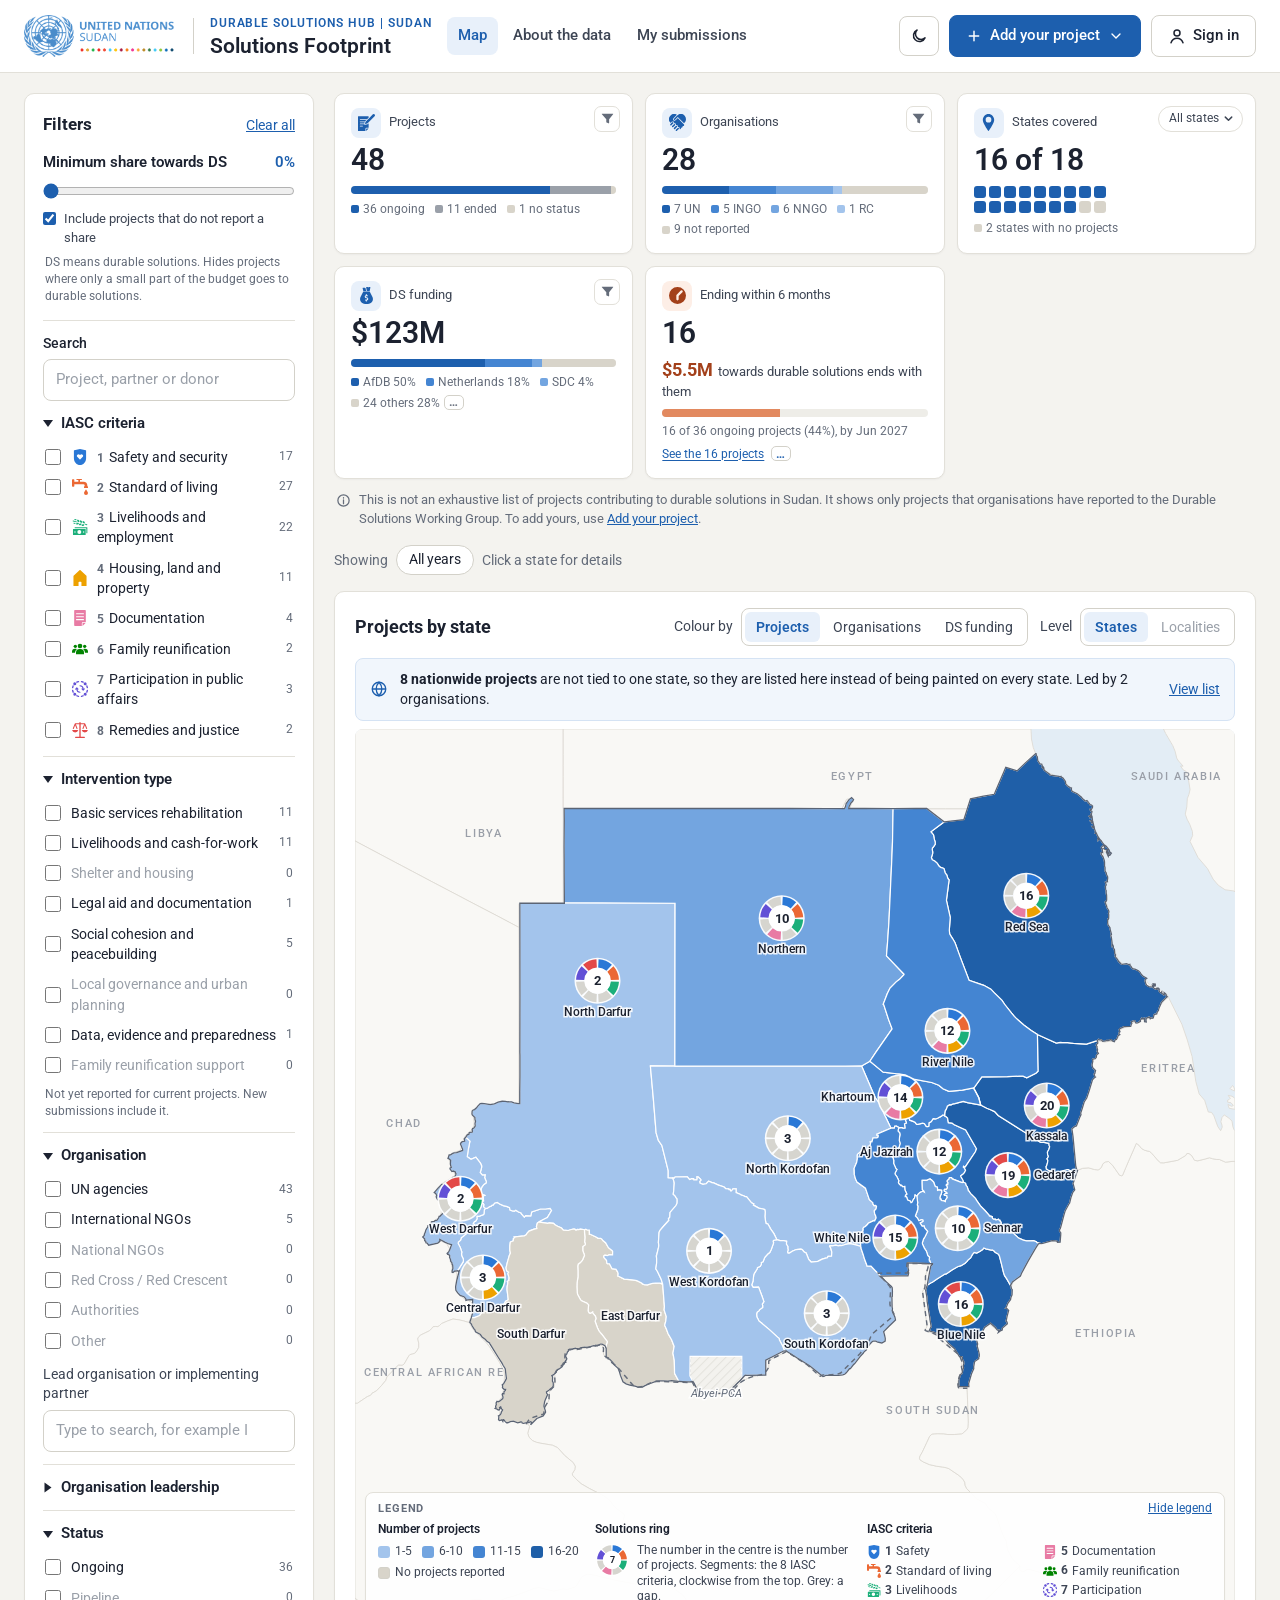
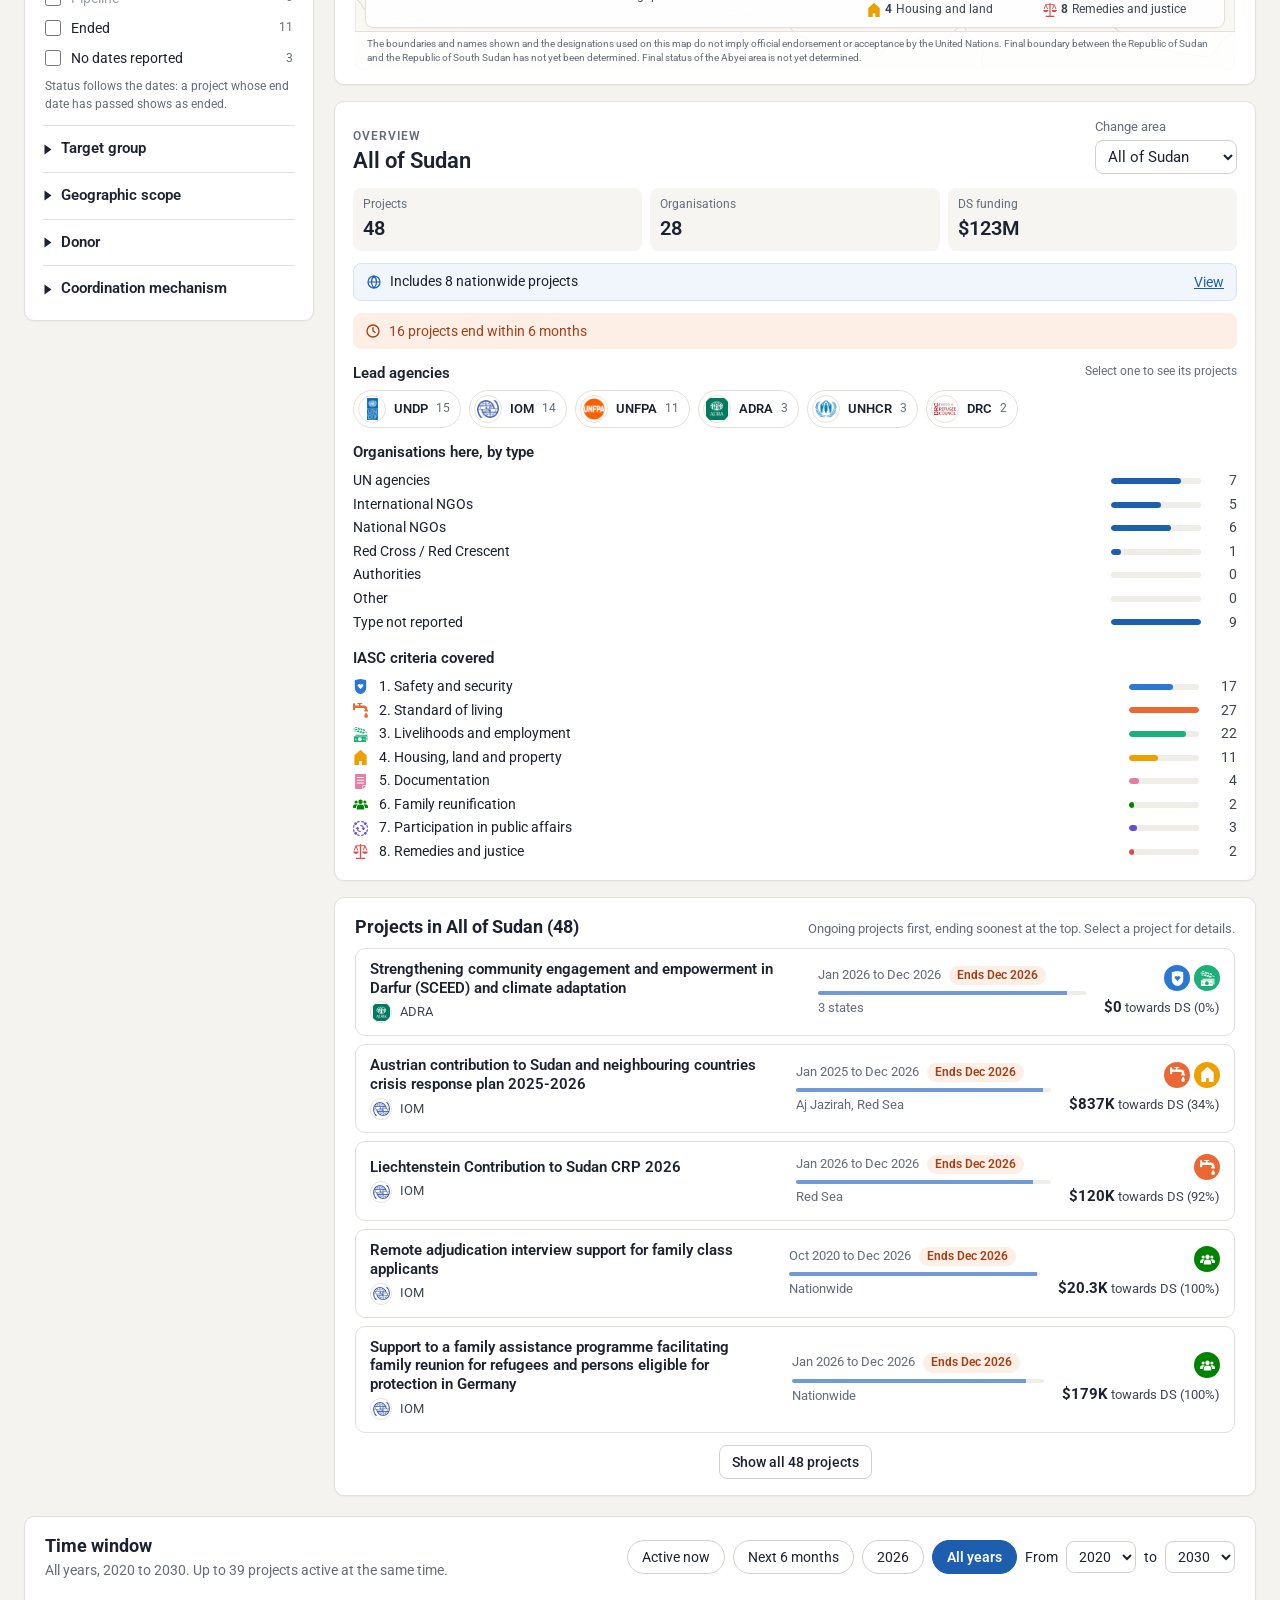
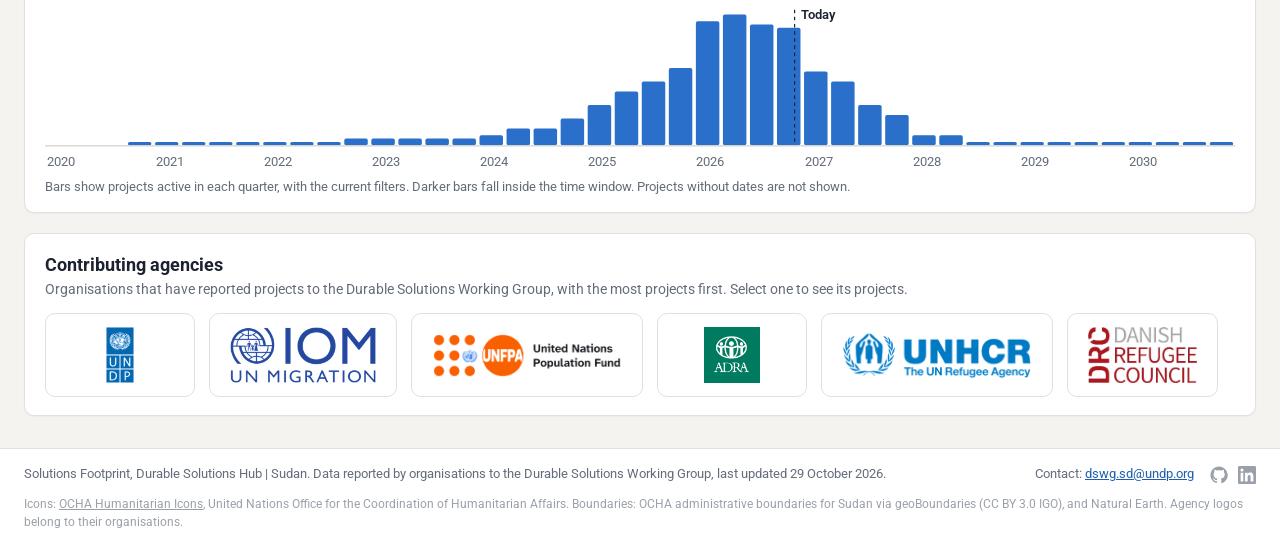
==== commit 70a9f0a5: "Contributing agencies: every organisation with projects, most projects first" ====
--- a/sudan/mapping/index.html
+++ b/sudan/mapping/index.html
@@ -9,7 +9,7 @@
   <link rel="preconnect" href="https://fonts.googleapis.com">
   <link rel="preconnect" href="https://fonts.gstatic.com" crossorigin>
   <link href="https://fonts.googleapis.com/css2?family=Roboto:wght@400;500;700&display=swap" rel="stylesheet">
-  <link rel="stylesheet" href="assets/css/style.css?v=20261024c">
+  <link rel="stylesheet" href="assets/css/style.css?v=20261029">
   <link rel="icon" href="assets/img/favicon.svg" type="image/svg+xml">
 </head>
 <body>
@@ -135,7 +135,7 @@
       <div class="agencies-head">
         <div>
           <h2 id="agencies-title">Contributing agencies</h2>
-          <p>UN agencies that have reported projects to the Durable Solutions Working Group. Select an agency to see its projects.</p>
+          <p>Organisations that have reported projects to the Durable Solutions Working Group, with the most projects first. Select one to see its projects.</p>
         </div>
       </div>
       <div class="logo-strip" id="logo-strip"></div>
@@ -148,9 +148,9 @@
 
   <footer id="site-footer"></footer>
 
-  <script src="assets/js/common.js?v=20261024c"></script>
-  <script src="assets/js/icons.js?v=20261024c"></script>
-  <script src="assets/js/render.js?v=20261024c"></script>
-  <script src="assets/js/app.js?v=20261024c"></script>
+  <script src="assets/js/common.js?v=20261029"></script>
+  <script src="assets/js/icons.js?v=20261029"></script>
+  <script src="assets/js/render.js?v=20261029"></script>
+  <script src="assets/js/app.js?v=20261029"></script>
 </body>
 </html>
--- a/sudan/mapping/assets/css/style.css
+++ b/sudan/mapping/assets/css/style.css
@@ -945,7 +945,15 @@
 .w2-big-l { font-size: 15px; margin-top: 6px; line-height: 1.35; }
 .w2-big-n { font-size: 13px; color: #a9c8ee; margin-top: 6px; }
 .w2-top .w2-cite { background: rgba(255, 255, 255, 0.16); color: #d3e1f3; }
-.w2-ask { display: grid; grid-template-columns: auto 1fr auto; gap: 8px 22px; align-items: center; margin-top: 16px; background: #fff; color: #1c2230; border-radius: 12px; padding: 16px 20px; }
+/* the return on investing in women, in the top section */
+.w2-pays { margin-top: 18px; }
+.w2-pays-h { display: flex; justify-content: space-between; align-items: baseline; gap: 12px; margin-bottom: 10px; font-size: 13px; font-weight: 700; letter-spacing: 0.06em; text-transform: uppercase; color: #8fe3b0; }
+.w2-pays-h a { font-size: 13px; font-weight: 500; letter-spacing: 0; text-transform: none; color: #d3e1f3; white-space: nowrap; }
+.w2-pays-g { display: grid; grid-template-columns: repeat(5, minmax(0, 1fr)); gap: 12px; }
+.w2-pay { padding: 14px 16px; border-radius: 12px; background: rgba(120, 220, 160, 0.10); border: 1px solid rgba(143, 227, 176, 0.35); }
+.w2-pay-v { font-size: 26px; font-weight: 700; line-height: 1.1; color: #8fe3b0; white-space: nowrap; font-variant-numeric: tabular-nums; }
+.w2-pay-l { margin-top: 4px; font-size: 13px; line-height: 1.4; color: #e3edf9; }
+.w2-ask { display: grid; grid-template-columns: auto 1fr; gap: 8px 22px; align-items: center; margin-top: 16px; background: #fff; color: #1c2230; border-radius: 12px; padding: 16px 20px; }
 :root[data-theme="dark"] .w2-ask { background: var(--panel); color: var(--ink); }
 .w2-ask-h { font-weight: 700; font-size: 15px; color: #163f6e; max-width: 110px; line-height: 1.3; }
 :root[data-theme="dark"] .w2-ask-h { color: #9cc4f5; }
@@ -996,14 +1004,21 @@
 .w2-gap b { color: var(--ink); font-weight: 600; font-variant-numeric: tabular-nums; }
 /* voices */
 .w2-voices { display: grid; grid-template-columns: repeat(2, minmax(0, 1fr)); gap: 14px; }
-.w2-voice { padding: 22px 24px; display: flex; flex-direction: column; }
+.w2-voice { padding: 0; display: flex; flex-direction: column; overflow: hidden; }
+.w2-voice-b { padding: 20px 24px 22px; display: flex; flex-direction: column; flex: 1; }
+.w2-ph { position: relative; margin: 0; aspect-ratio: 16 / 6; background: var(--brand-tint); overflow: hidden; }
+.w2-ph img { width: 100%; height: 100%; object-fit: cover; display: block; }
+.w2-ph figcaption { position: absolute; right: 8px; bottom: 8px; max-width: 80%; font-size: 11.5px; line-height: 1.3; color: #fff; background: rgba(10, 20, 35, 0.62); padding: 3px 8px; border-radius: 6px; }
+.w2-ph-none { display: flex; align-items: center; justify-content: center; color: var(--brand); }
+.w2-ph-none svg { width: 64px; height: 64px; opacity: 0.85; }
+.w2-ph-none span { position: absolute; left: 16px; bottom: 10px; font-size: 11.5px; font-weight: 700; letter-spacing: 0.06em; text-transform: uppercase; color: var(--brand); }
 .w2-voice blockquote { margin: 0; padding-left: 14px; border-left: 4px solid var(--brand); font-size: 19px; line-height: 1.4; font-weight: 500; color: var(--ink); }
 .w2-by { margin: 8px 0 14px; font-size: 13px; color: var(--muted); padding-left: 18px; }
 .w2-voice h3 { margin-bottom: 6px; font-size: 15px; }
 .w2-voice h3 a { color: var(--ink); }
 .w2-voice h3 a:hover { color: var(--brand); }
-.w2-voice > p { margin: 0 0 8px; font-size: 14px; color: var(--ink-2); line-height: 1.5; }
-.w2-voice > p.w2-small { margin: auto 0 0; padding-top: 6px; }
+.w2-voice-b > p { margin: 0 0 8px; font-size: 14px; color: var(--ink-2); line-height: 1.5; }
+.w2-voice-b > p.w2-small { margin: auto 0 0; padding-top: 6px; }
 /* who is doing what */
 .w2-table-wrap { overflow-x: auto; }
 .w2-table { width: 100%; border-collapse: collapse; font-size: 14px; }
@@ -1022,19 +1037,103 @@
 .w2-src-list { margin: 0; padding-left: 22px; display: flex; flex-direction: column; gap: 6px; font-size: 13.5px; color: var(--ink-2); line-height: 1.45; }
 .w2-src-list li { border-radius: 6px; transition: background 0.3s; }
 .w2-src-list li.hl { background: var(--brand-tint); }
+/* Early access: while the page is locked, only the note is shown */
+.w2[data-locked] > :not(.w2-gate) { display: none !important; }
+.w2:not([data-locked]) > .w2-gate { display: none; }
+.w2-gate { min-height: 50vh; }
+.w2-gate-card { max-width: 620px; margin: 32px auto 0; padding: 36px 32px; text-align: center; }
+.w2-gate-card p { line-height: 1.55; }
+.w2-gate-ico { display: inline-flex; align-items: center; justify-content: center; width: 54px; height: 54px; border-radius: 50%; background: var(--brand-tint); color: var(--brand); }
+.w2-gate-ico svg { width: 26px; height: 26px; }
+.w2-gate-card .w2-kicker { color: var(--brand); margin: 16px 0 6px; }
+.w2-gate-card h1 { margin: 0 0 12px; font-size: 26px; line-height: 1.25; }
+.w2-gate-act { display: flex; justify-content: center; margin: 20px 0 12px; }
+/* solutions: the return on investing in women */
+.w2 .w2-sub-h { margin: 30px 0 12px; font-size: 17px; }
+.w2-roi { background: var(--brand-tint); border: 1px solid var(--brand-line); border-radius: 14px; padding: 20px 22px; }
+.w2-roi-h { margin: 0 0 14px; font-size: 19px; line-height: 1.3; color: var(--ink); }
+.w2-roi-g { display: grid; grid-template-columns: repeat(5, minmax(0, 1fr)); gap: 12px; }
+.w2-roi-c { background: var(--panel); border-radius: 10px; padding: 14px 14px 12px; display: flex; flex-direction: column; gap: 4px; box-shadow: var(--shadow); }
+.w2-roi-c .w2-ico { width: 34px; height: 34px; }
+.w2-roi-v { white-space: nowrap; font-size: 27px; font-weight: 700; color: var(--brand); line-height: 1.1; font-variant-numeric: tabular-nums; margin-top: 4px; }
+.w2-roi-l { margin: 0; font-size: 13.5px; color: var(--ink); line-height: 1.4; }
+.w2-roi-s { margin: auto 0 0; padding-top: 8px; border-top: 1px solid var(--line); font-size: 12.5px; color: var(--ink-2); line-height: 1.4; }
+.w2-roi-n { margin: 12px 0 0; font-size: 12.5px; color: var(--muted); }
+/* what has not worked: latest first, the year large on the left */
+.w2-fails { list-style: none; margin: 0; padding: 0; display: flex; flex-direction: column; gap: 10px; }
+.w2-more .w2-fails { margin-top: 10px; }
+.w2-fail { display: grid; grid-template-columns: 84px 1fr; gap: 16px; padding: 16px 20px; border-left: 4px solid var(--warn-ink); }
+.w2-fail-y { font-size: 28px; font-weight: 700; color: var(--warn-ink); line-height: 1; font-variant-numeric: tabular-nums; padding-top: 2px; }
+.w2-fail-b h3 { margin: 0; font-size: 16px; line-height: 1.35; }
+.w2-fail-m { margin: 3px 0 6px; font-size: 13px; color: var(--muted); }
+.w2-fail-b p { margin: 0; font-size: 14.5px; color: var(--ink-2); line-height: 1.5; }
+.w2-fail-b p.w2-fail-m { color: var(--muted); font-size: 13px; }
+.w2-fail-a { display: inline-block; margin-top: 6px; font-size: 13.5px; font-weight: 500; }
+.w2-learn { margin-top: 16px; background: var(--brand-tint); border: 1px solid var(--brand-line); border-radius: 14px; padding: 18px 22px; }
+.w2-learn h3 { margin: 0 0 12px; font-size: 17px; }
+.w2-learn ul { list-style: none; margin: 0; padding: 0; display: grid; grid-template-columns: repeat(5, minmax(0, 1fr)); gap: 12px; }
+.w2-learn li { display: flex; flex-direction: column; gap: 8px; background: var(--panel); border-radius: 10px; padding: 14px; font-size: 13.5px; line-height: 1.45; color: var(--ink-2); }
+.w2-learn li b { color: var(--ink); }
+/* projects on the map: cards with a small map of Sudan */
+.w2-proj-sum { margin: -4px 0 14px; font-size: 15.5px; color: var(--ink-2); line-height: 1.5; }
+.w2-gapnote { display: flex; align-items: center; gap: 8px; width: fit-content; margin-top: 8px; padding: 7px 12px; border-radius: 8px; background: var(--warn-bg); color: var(--warn-ink); font-size: 13.5px; }
+.w2-gapnote svg { width: 18px; height: 18px; flex: none; }
+.w2-gapnote a { color: inherit; }
+.w2-pcs { display: grid; grid-template-columns: repeat(3, minmax(0, 1fr)); gap: 14px; margin-bottom: 10px; }
+.w2-pc { padding: 16px 18px; display: flex; flex-direction: column; gap: 6px; }
+.w2-pc-top { display: flex; justify-content: space-between; align-items: flex-start; gap: 12px; }
+.w2-pc-head { display: flex; flex-direction: column; gap: 8px; min-width: 0; }
+.w2-pc-org { display: flex; align-items: center; gap: 8px; font-size: 13px; font-weight: 600; color: var(--ink-2); }
+.w2-pc-logo { width: 30px; height: 30px; object-fit: contain; border-radius: 6px; background: #fff; }
+.w2-pc-org > span[title] { width: 30px; height: 30px; border-radius: 6px; background: var(--brand-tint); color: var(--brand); display: grid; place-items: center; font-size: 10px; font-weight: 700; }
+.w2-mini { width: 84px; height: auto; flex: none; }
+.w2-mini path { fill: var(--track); stroke: var(--panel); stroke-width: 2.5; stroke-linejoin: round; }
+.w2-mini path.on { fill: var(--brand); }
+.w2-pc h3 { margin: 2px 0 0; font-size: 15.5px; line-height: 1.35; }
+.w2-pc-meta { margin: 0; font-size: 13.5px; color: var(--ink-2); font-variant-numeric: tabular-nums; }
+.w2-pc-where { margin: 0; font-size: 13px; color: var(--muted); }
+.w2-pc-link { margin-top: auto; padding-top: 8px; font-size: 13.5px; font-weight: 500; }
+/* contributing agencies */
+.w2-agencies .w2-lead { margin-top: -6px; }
+.w2-logos { list-style: none; margin: 0; padding: 0; display: grid; grid-template-columns: repeat(auto-fill, minmax(160px, 1fr)); gap: 12px; }
+.w2-logos li { height: 88px; display: flex; align-items: center; justify-content: center; padding: 12px 16px; background: #fff; border: 1px solid var(--line); border-radius: 12px; }
+.w2-logos img { max-width: 100%; max-height: 54px; object-fit: contain; }
+.w2-logo-t { display: flex; flex-direction: column; align-items: center; text-align: center; font-size: 19px; font-weight: 700; color: #1c2230; line-height: 1.15; }
+.w2-logo-t small { margin-top: 4px; font-size: 11.5px; font-weight: 400; color: #646c7a; }
+/* stories: photo on the Stories manage page */
+.st-row { display: flex; gap: 10px; align-items: center; }
+.st-thumb { width: 56px; height: 38px; object-fit: cover; border-radius: 6px; flex: none; }
+.st-photo { display: flex; gap: 16px; align-items: flex-start; }
+.st-prev { width: 180px; aspect-ratio: 16 / 9; flex: none; border-radius: 10px; border: 1px dashed var(--line-2); background: var(--panel-2); display: grid; place-items: center; overflow: hidden; font-size: 13px; }
+.st-prev img { width: 100%; height: 100%; object-fit: cover; }
+.st-photo-f { display: flex; flex-direction: column; gap: 8px; align-items: flex-start; flex: 1; }
+.st-photo-f .f { width: 100%; }
 @media (max-width: 900px) {
   .w2-big, .w2-msgs { grid-template-columns: 1fr; }
   .w2-tiles { grid-template-columns: repeat(2, minmax(0, 1fr)); }
   .w2-ask { grid-template-columns: 1fr; }
   .w2-ask-h { max-width: none; }
   .w2-ask-btn { justify-self: start; }
+  .w2-roi-g { grid-template-columns: repeat(2, minmax(0, 1fr)); }
+  .w2-learn ul { grid-template-columns: repeat(2, minmax(0, 1fr)); }
+  .w2-pays-g { grid-template-columns: repeat(3, minmax(0, 1fr)); }
+  .w2-pcs { grid-template-columns: repeat(2, minmax(0, 1fr)); }
 }
 @media (max-width: 640px) {
   .w2 { padding: 16px; gap: 30px; }
   .w2-top { padding: 22px 18px; border-radius: 12px; }
   .w2-top h1 { font-size: 25px; }
   .w2-big-v { font-size: 32px; }
-  .w2-tiles, .w2-fund-2, .w2-voices, .w2-map, .w2-needs { grid-template-columns: 1fr; }
+  .w2-tiles, .w2-fund-2, .w2-voices, .w2-map, .w2-needs, .w2-pcs, .w2-roi-g { grid-template-columns: 1fr; }
+  .w2-roi { padding: 16px; }
+  .w2-learn ul { grid-template-columns: 1fr; }
+  .w2-pays-g { grid-template-columns: repeat(2, minmax(0, 1fr)); }
+  .w2-pays-h { flex-direction: column; gap: 4px; }
+  .w2-pay { padding: 12px; }
+  .w2-pay-v { font-size: 21px; }
+  .w2-fail { grid-template-columns: 1fr; gap: 6px; padding: 14px 16px; }
+  .w2-fail-y { font-size: 22px; }
+  .st-photo { flex-direction: column; }
   .w2-figs span { width: 22px; height: 30px; }
   .w2-table thead { display: none; }
   .w2-table tr { display: block; padding: 10px 0; border-bottom: 1px solid var(--line); }
